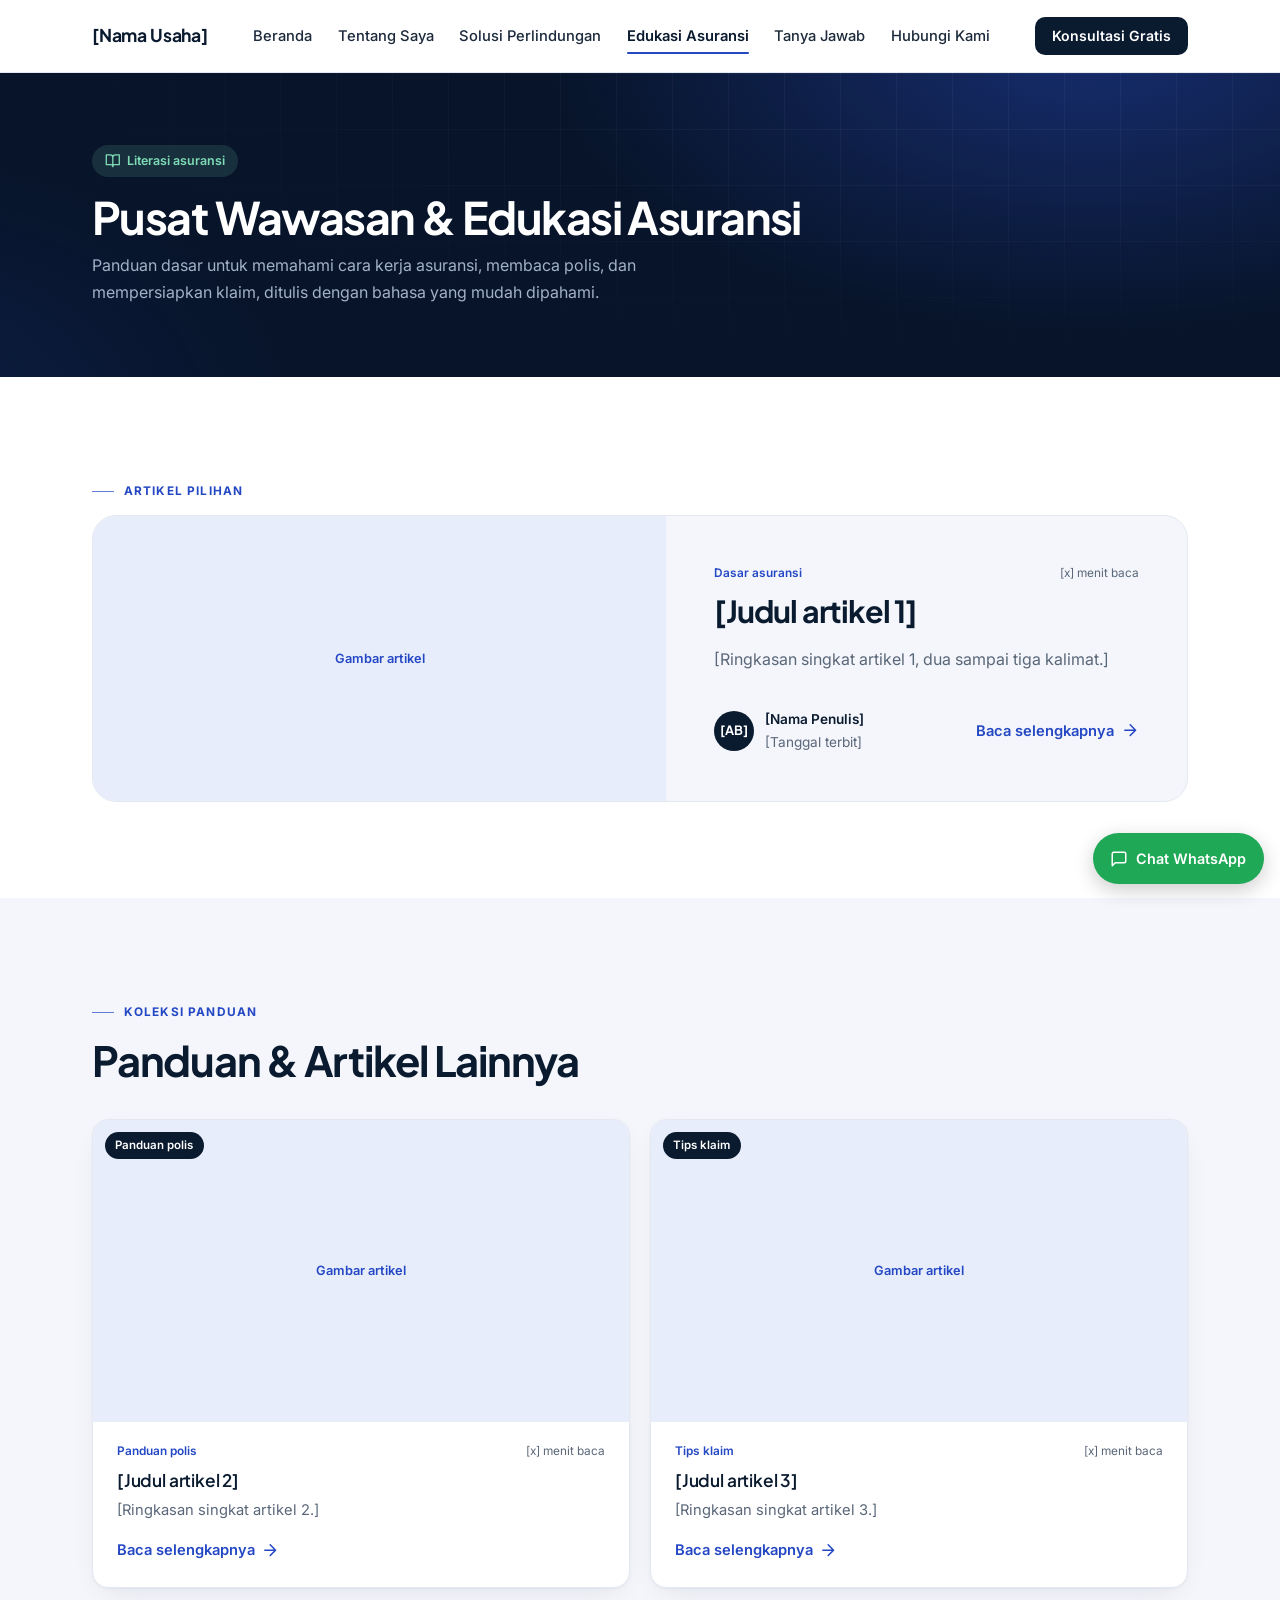
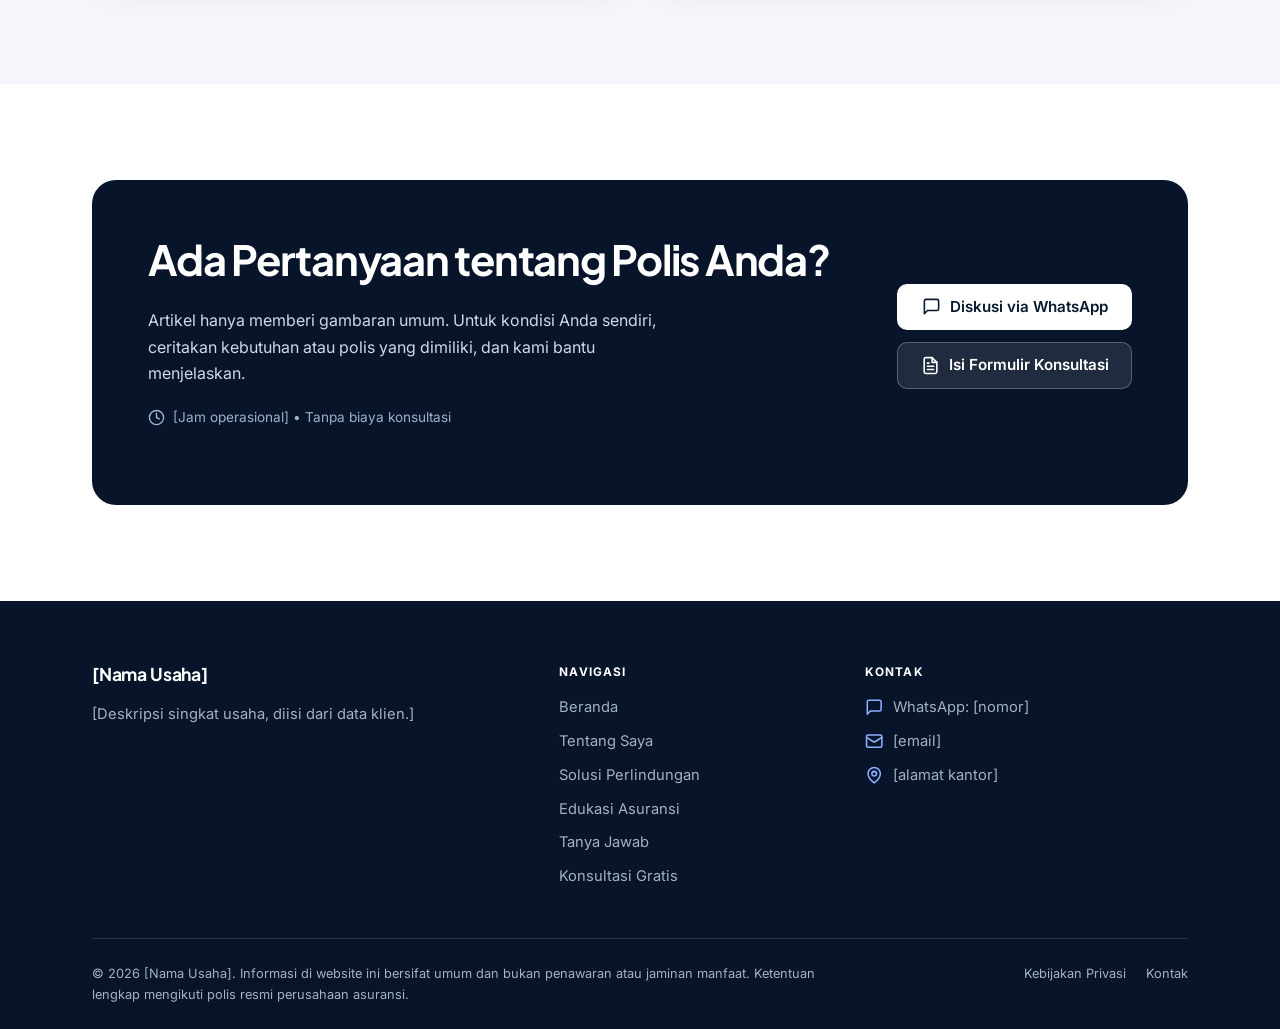
==== edukasi/index.html @ 9212b0f6 "Tambah folder assets dan edukasi, perbarui README Folder assets/ (CSS dan JavaScript) dan edukasi/ b" ====
<!doctype html>
<html lang="id">
<head>
  <meta charset="utf-8">
  <meta name="viewport" content="width=device-width, initial-scale=1">
  <title>Edukasi Asuransi | [Nama Usaha]</title>
  <meta name="description" content="Artikel dan panduan dasar asuransi dengan bahasa yang mudah dipahami: mengenal polis, masa tunggu, pengecualian, hingga persiapan klaim.">
  <meta property="og:type" content="website">
  <meta property="og:title" content="Edukasi Asuransi | [Nama Usaha]">
  <meta property="og:description" content="Artikel dan panduan dasar asuransi dengan bahasa yang mudah dipahami.">
  <meta name="theme-color" content="#0b1f2e">

  <link rel="preconnect" href="https://fonts.googleapis.com">
  <link rel="preconnect" href="https://fonts.gstatic.com" crossorigin>
  <link href="https://fonts.googleapis.com/css2?family=Inter:wght@400;500;600&family=Plus+Jakarta+Sans:wght@600;700&display=swap" rel="stylesheet">
  <link rel="stylesheet" href="../assets/css/base.css">
  <link rel="stylesheet" href="../assets/css/components.css">
  <link rel="stylesheet" href="../assets/css/pages.css">
</head>
<body>

<!-- Sprite ikon (dipakai lewat <use href="#i-nama">) -->
<svg width="0" height="0" style="position:absolute" aria-hidden="true" focusable="false">
  <symbol id="i-arrow" viewBox="0 0 24 24"><path d="M5 12h14M12 5l7 7-7 7"/></symbol>
  <symbol id="i-check" viewBox="0 0 24 24"><circle cx="12" cy="12" r="10"/><path d="m9 12 2 2 4-4"/></symbol>
  <symbol id="i-menu" viewBox="0 0 24 24"><path d="M4 6h16M4 12h16M4 18h16"/></symbol>
  <symbol id="i-close" viewBox="0 0 24 24"><path d="M18 6 6 18M6 6l12 12"/></symbol>
  <symbol id="i-chat" viewBox="0 0 24 24"><path d="M21 15a2 2 0 0 1-2 2H7l-4 4V5a2 2 0 0 1 2-2h14a2 2 0 0 1 2 2z"/></symbol>
  <symbol id="i-file" viewBox="0 0 24 24"><path d="M14 2H6a2 2 0 0 0-2 2v16a2 2 0 0 0 2 2h12a2 2 0 0 0 2-2V8z"/><path d="M14 2v6h6M16 13H8M16 17H8M10 9H8"/></symbol>
  <symbol id="i-book" viewBox="0 0 24 24"><path d="M2 3h6a4 4 0 0 1 4 4v14a3 3 0 0 0-3-3H2zM22 3h-6a4 4 0 0 0-4 4v14a3 3 0 0 1 3-3h7z"/></symbol>
  <symbol id="i-clock" viewBox="0 0 24 24"><circle cx="12" cy="12" r="10"/><path d="M12 6v6l4 2"/></symbol>
  <symbol id="i-mail" viewBox="0 0 24 24"><rect x="2" y="4" width="20" height="16" rx="2"/><path d="m22 7-8.97 5.7a1.94 1.94 0 0 1-2.06 0L2 7"/></symbol>
  <symbol id="i-pin" viewBox="0 0 24 24"><path d="M20 10c0 6-8 12-8 12S4 16 4 10a8 8 0 0 1 16 0Z"/><circle cx="12" cy="10" r="3"/></symbol>
</svg>

<a class="skip-link" href="#konten">Lompat ke konten</a>

<header class="site-header">
  <div class="container site-header__inner">
    <a class="brand" href="../index.html">[Nama Usaha]</a>

    <nav class="nav" id="site-nav" aria-label="Navigasi utama">
      <ul class="nav__list">
        <li><a class="nav__link" href="../index.html">Beranda</a></li>
        <li><a class="nav__link" href="../tentang.html">Tentang Saya</a></li>
        <li><a class="nav__link" href="../solusi.html">Solusi Perlindungan</a></li>
        <li><a class="nav__link" href="index.html" aria-current="page">Edukasi Asuransi</a></li>
        <li><a class="nav__link" href="../faq.html">Tanya Jawab</a></li>
        <li><a class="nav__link" href="../kontak.html">Hubungi Kami</a></li>
      </ul>
      <a class="btn btn--primary nav__cta" href="../konsultasi.html">Konsultasi Gratis</a>
    </nav>

    <div class="site-header__actions">
      <a class="btn btn--primary btn--sm site-header__cta" href="../konsultasi.html">Konsultasi Gratis</a>
      <button class="nav-toggle" type="button" aria-expanded="false" aria-controls="site-nav" aria-label="Buka menu">
        <svg class="icon icon-open" aria-hidden="true"><use href="#i-menu"/></svg>
        <svg class="icon icon-close" aria-hidden="true"><use href="#i-close"/></svg>
      </button>
    </div>
  </div>
</header>

<main id="konten">

  <!-- Hero -->
  <section class="edu-hero">
    <div class="container">
      <span class="badge">
        <svg class="icon" aria-hidden="true"><use href="#i-book"/></svg>
        Literasi asuransi
      </span>
      <h1>Pusat Wawasan &amp; Edukasi Asuransi</h1>
      <p>Panduan dasar untuk memahami cara kerja asuransi, membaca polis, dan mempersiapkan klaim, ditulis dengan bahasa yang mudah dipahami.</p>
    </div>
  </section>

  <!-- Artikel unggulan -->
  <section class="section" aria-labelledby="judul-unggulan">
    <div class="container">
      <span class="eyebrow">Artikel pilihan</span>
      <article class="featured">
        <div class="ph featured__img" role="img" aria-label="Gambar artikel">Gambar artikel</div>
        <div class="featured__body">
          <div class="article-card__meta"><span>Dasar asuransi</span><span>[x] menit baca</span></div>
          <h2 id="judul-unggulan"><a href="artikel-1.html">[Judul artikel 1]</a></h2>
          <p>[Ringkasan singkat artikel 1, dua sampai tiga kalimat.]</p>
          <div class="byline">
            <div class="byline__author">
              <span class="avatar" aria-hidden="true">[AB]</span>
              <span><strong>[Nama Penulis]</strong>[Tanggal terbit]</span>
            </div>
            <a class="link-arrow" href="artikel-1.html">Baca selengkapnya
              <svg class="icon" aria-hidden="true"><use href="#i-arrow"/></svg></a>
          </div>
        </div>
      </article>
    </div>
  </section>

  <!-- Daftar artikel -->
  <section class="section section--tint" aria-labelledby="judul-koleksi">
    <div class="container">
      <div class="section-head">
        <span class="eyebrow">Koleksi panduan</span>
        <h2 id="judul-koleksi">Panduan &amp; Artikel Lainnya</h2>
      </div>
      <div class="grid-3">
        <article class="card article-card">
          <div class="ph article-card__img" role="img" aria-label="Gambar artikel">
            <span class="article-card__chip">Panduan polis</span>
            Gambar artikel
          </div>
          <div class="article-card__body">
            <div class="article-card__meta"><span>Panduan polis</span><span>[x] menit baca</span></div>
            <h3><a href="artikel-2.html">[Judul artikel 2]</a></h3>
            <p>[Ringkasan singkat artikel 2.]</p>
            <a class="link-arrow" href="artikel-2.html">Baca selengkapnya
              <svg class="icon" aria-hidden="true"><use href="#i-arrow"/></svg></a>
          </div>
        </article>
        <article class="card article-card">
          <div class="ph article-card__img" role="img" aria-label="Gambar artikel">
            <span class="article-card__chip">Tips klaim</span>
            Gambar artikel
          </div>
          <div class="article-card__body">
            <div class="article-card__meta"><span>Tips klaim</span><span>[x] menit baca</span></div>
            <h3><a href="artikel-3.html">[Judul artikel 3]</a></h3>
            <p>[Ringkasan singkat artikel 3.]</p>
            <a class="link-arrow" href="artikel-3.html">Baca selengkapnya
              <svg class="icon" aria-hidden="true"><use href="#i-arrow"/></svg></a>
          </div>
        </article>
      </div>
    </div>
  </section>

  <!-- CTA -->
  <section class="section" aria-labelledby="judul-cta">
    <div class="container">
      <div class="cta-band">
        <div>
          <h2 id="judul-cta">Ada Pertanyaan tentang Polis Anda?</h2>
          <p>Artikel hanya memberi gambaran umum. Untuk kondisi Anda sendiri, ceritakan kebutuhan atau polis yang dimiliki, dan kami bantu menjelaskan.</p>
          <p class="cta-band__meta">
            <svg class="icon" aria-hidden="true"><use href="#i-clock"/></svg>
            [Jam operasional] &bull; Tanpa biaya konsultasi
          </p>
        </div>
        <div class="cta-band__actions" style="flex-direction:column">
          <a class="btn btn--light" data-wa href="https://wa.me/6281200000000">
            <svg class="icon" aria-hidden="true"><use href="#i-chat"/></svg>
            Diskusi via WhatsApp
          </a>
          <a class="btn btn--ghost-light" href="../konsultasi.html">
            <svg class="icon" aria-hidden="true"><use href="#i-file"/></svg>
            Isi Formulir Konsultasi
          </a>
        </div>
      </div>
    </div>
  </section>

</main>

<footer class="site-footer">
  <div class="container">
    <div class="site-footer__grid">
      <div>
        <p class="brand">[Nama Usaha]</p>
        <p>[Deskripsi singkat usaha, diisi dari data klien.]</p>
      </div>
      <nav aria-label="Navigasi footer">
        <h3>Navigasi</h3>
        <ul>
          <li><a href="../index.html">Beranda</a></li>
          <li><a href="../tentang.html">Tentang Saya</a></li>
          <li><a href="../solusi.html">Solusi Perlindungan</a></li>
          <li><a href="index.html">Edukasi Asuransi</a></li>
          <li><a href="../faq.html">Tanya Jawab</a></li>
          <li><a href="../konsultasi.html">Konsultasi Gratis</a></li>
        </ul>
      </nav>
      <div>
        <h3>Kontak</h3>
        <ul class="contact-list">
          <li><svg class="icon" aria-hidden="true"><use href="#i-chat"/></svg><a data-wa href="https://wa.me/6281200000000">WhatsApp: [nomor]</a></li>
          <li><svg class="icon" aria-hidden="true"><use href="#i-mail"/></svg><span>[email]</span></li>
          <li><svg class="icon" aria-hidden="true"><use href="#i-pin"/></svg><span>[alamat kantor]</span></li>
        </ul>
      </div>
    </div>
    <div class="site-footer__bottom">
      <p>&copy; <span data-year>2025</span> [Nama Usaha]. Informasi di website ini bersifat umum dan bukan penawaran atau jaminan manfaat. Ketentuan lengkap mengikuti polis resmi perusahaan asuransi.</p>
      <ul>
        <li><a href="../kebijakan-privasi.html">Kebijakan Privasi</a></li>
        <li><a href="../kontak.html">Kontak</a></li>
      </ul>
    </div>
  </div>
</footer>

<a class="wa-float" data-wa href="https://wa.me/6281200000000" aria-label="Chat WhatsApp">
  <svg class="icon" aria-hidden="true"><use href="#i-chat"/></svg><span>Chat WhatsApp</span>
</a>

<script src="../assets/js/main.js"></script>
</body>
</html>
---- assets/css/base.css ----
/* Fondasi: variabel desain, reset, tipografi, utilitas.
   Ganti warna/font brand cukup di blok :root. */

:root {
  --font-heading: "Plus Jakarta Sans", system-ui, -apple-system, "Segoe UI", sans-serif;
  --font-body: "Inter", system-ui, -apple-system, "Segoe UI", sans-serif;

  --color-ink: #0a1a2f;          /* teks utama + tombol utama */
  --color-text: #1c2a3c;
  --color-muted: #5a6779;
  --color-accent: #2447c4;       /* aksen biru */
  --color-accent-soft: #e8edfb;
  --color-tint: #f4f6fb;         /* latar section selang-seling */
  --color-surface: #ffffff;
  --color-border: #e3e8f1;
  --color-dark: #07142a;         /* hero, band CTA, footer */
  --color-success: #1f7a5a;
  --color-success-soft: #dff3ea;

  --radius-sm: 10px;
  --radius: 16px;
  --radius-lg: 24px;
  --shadow: 0 1px 2px rgba(10, 26, 47, 0.04), 0 10px 30px -12px rgba(10, 26, 47, 0.12);
  --shadow-lg: 0 2px 4px rgba(10, 26, 47, 0.04), 0 24px 48px -16px rgba(10, 26, 47, 0.22);
  --ease: cubic-bezier(0.2, 0.7, 0.2, 1);

  --container: 1160px;
  --gutter: clamp(1rem, 4vw, 2rem);
  --section-space: clamp(3.5rem, 8vw, 6rem);
}

/* Area gelap (hero, footer): warna diganti lewat variabel, sehingga komponen di dalamnya ikut menyesuaikan. */
.theme-dark,
.hero,
.edu-hero,
.about-hero,
.site-footer {
  --color-ink: #ffffff;
  --color-text: #dbe3ef;
  --color-muted: #a3b1c6;
  --color-accent: #8fb0ff;
  --color-accent-soft: rgba(143, 176, 255, 0.14);
  --color-tint: rgba(255, 255, 255, 0.06);
  --color-border: rgba(255, 255, 255, 0.12);
  --color-surface: rgba(255, 255, 255, 0.04);
  --color-success: #7fdcb6;
  --color-success-soft: rgba(127, 220, 182, 0.14);
  color: var(--color-text);
}

*,
*::before,
*::after { box-sizing: border-box; }

html { scroll-behavior: smooth; -webkit-text-size-adjust: 100%; }

body {
  margin: 0;
  font-family: var(--font-body);
  font-size: 1rem;
  line-height: 1.65;
  color: var(--color-text);
  background: var(--color-surface);
}

img, svg { max-width: 100%; display: block; }

h1, h2, h3, h4 {
  font-family: var(--font-heading);
  color: var(--color-ink);
  line-height: 1.12;
  letter-spacing: -0.02em;
  margin: 0 0 0.6em;
}
h1 { font-size: clamp(2.3rem, 5.4vw, 3.9rem); font-weight: 700; letter-spacing: -0.035em; line-height: 1.06; }
h2 { font-size: clamp(1.75rem, 3.6vw, 2.6rem); font-weight: 700; letter-spacing: -0.03em; }
h3 { font-size: 1.15rem; font-weight: 600; letter-spacing: -0.01em; }

p { margin: 0 0 1em; }
a { color: var(--color-accent); }
ul, ol { margin: 0; padding: 0; list-style: none; }

.container {
  width: 100%;
  max-width: var(--container);
  margin-inline: auto;
  padding-inline: var(--gutter);
}

.section { padding-block: var(--section-space); }
.section--tint { background: var(--color-tint); }

.icon {
  width: 1.25em;
  height: 1.25em;
  flex: none;
  fill: none;
  stroke: currentColor;
  stroke-width: 2;
  stroke-linecap: round;
  stroke-linejoin: round;
}

.skip-link {
  position: absolute;
  left: 1rem;
  top: -4rem;
  background: var(--color-ink);
  color: #fff;
  padding: 0.6rem 1rem;
  border-radius: var(--radius-sm);
  z-index: 100;
}
.skip-link:focus { top: 1rem; }

:focus-visible {
  outline: 3px solid var(--color-accent);
  outline-offset: 2px;
}

.visually-hidden {
  position: absolute;
  width: 1px;
  height: 1px;
  overflow: hidden;
  clip: rect(0 0 0 0);
  white-space: nowrap;
}

@media (prefers-reduced-motion: reduce) {
  html { scroll-behavior: auto; }
  *, *::before, *::after { transition: none !important; animation: none !important; }
}
---- assets/css/components.css ----
/* Komponen yang dipakai di semua halaman. */

/* ---------- Tombol ---------- */
.btn {
  display: inline-flex;
  align-items: center;
  justify-content: center;
  gap: 0.55rem;
  padding: 0.8rem 1.4rem;
  border-radius: var(--radius-sm);
  border: 1px solid transparent;
  font: 600 0.95rem/1.2 var(--font-body);
  text-decoration: none;
  cursor: pointer;
  transition: background-color 0.2s, color 0.2s, border-color 0.2s, transform 0.2s var(--ease), box-shadow 0.2s;
}
.btn:hover { transform: translateY(-1px); }
.btn:active { transform: translateY(0); }
.btn--primary { background: var(--color-ink); color: #fff; }
.btn--primary:hover { background: var(--color-accent); box-shadow: 0 10px 24px -10px rgba(36, 71, 196, 0.6); }
.btn--secondary { background: var(--color-accent-soft); color: var(--color-accent); }
.btn--secondary:hover { background: #d9e2fb; }
.icon-arrow { transition: transform 0.2s var(--ease); }
.btn:hover .icon-arrow,
.link-arrow:hover .icon-arrow { transform: translateX(4px); }

/* Tombol di area gelap */
.hero .btn--primary,
.edu-hero .btn--primary,
.about-hero .btn--primary { background: #fff; color: #0a1a2f; }
.hero .btn--primary:hover,
.edu-hero .btn--primary:hover,
.about-hero .btn--primary:hover { background: #dfe7ff; box-shadow: 0 10px 30px -10px rgba(143, 176, 255, 0.5); }
.hero .btn--secondary,
.edu-hero .btn--secondary,
.about-hero .btn--secondary { background: rgba(255, 255, 255, 0.06); color: #fff; border-color: rgba(255, 255, 255, 0.2); }
.hero .btn--secondary:hover,
.edu-hero .btn--secondary:hover,
.about-hero .btn--secondary:hover { background: rgba(255, 255, 255, 0.12); }
.btn--light { background: #fff; color: var(--color-ink); }
.btn--light:hover { background: var(--color-accent-soft); }
.btn--sm { padding: 0.6rem 1rem; font-size: 0.88rem; }

.link-arrow {
  display: inline-flex;
  align-items: center;
  gap: 0.4rem;
  font-weight: 600;
  font-size: 0.92rem;
  color: var(--color-accent);
  text-decoration: none;
}
.link-arrow:hover { text-decoration: underline; }

/* ---------- Badge & eyebrow ---------- */
.badge {
  display: inline-flex;
  align-items: center;
  gap: 0.4rem;
  padding: 0.35rem 0.8rem;
  border-radius: 999px;
  background: var(--color-success-soft);
  color: var(--color-success);
  font-size: 0.78rem;
  font-weight: 600;
}
.eyebrow {
  display: inline-flex;
  align-items: center;
  gap: 0.6rem;
  margin-bottom: 0.9rem;
  font-size: 0.74rem;
  font-weight: 700;
  letter-spacing: 0.1em;
  text-transform: uppercase;
  color: var(--color-accent);
}
.eyebrow::before { content: ""; width: 22px; height: 1.5px; background: currentColor; opacity: 0.7; }
.tag {
  display: inline-block;
  padding: 0.25rem 0.6rem;
  border-radius: 6px;
  background: var(--color-accent-soft);
  color: var(--color-accent);
  font-size: 0.72rem;
  font-weight: 600;
}

/* ---------- Header ---------- */
.site-header {
  position: sticky;
  top: 0;
  z-index: 50;
  background: rgba(255, 255, 255, 0.96);
  border-bottom: 1px solid var(--color-border);
  transition: background-color 0.3s, box-shadow 0.3s;
}
.site-header.is-scrolled {
  background: rgba(255, 255, 255, 0.82);
  -webkit-backdrop-filter: saturate(180%) blur(14px);
  backdrop-filter: saturate(180%) blur(14px);
  box-shadow: 0 8px 30px -12px rgba(10, 26, 47, 0.18);
}
.site-header__inner {
  display: flex;
  align-items: center;
  justify-content: space-between;
  gap: 1rem;
  min-height: 72px;
}
.brand {
  font: 700 1.1rem/1.1 var(--font-heading);
  color: var(--color-ink);
  text-decoration: none;
  letter-spacing: -0.01em;
}
.nav { display: none; }
.nav__list { display: flex; align-items: center; gap: 1.6rem; }
.nav__link {
  font-size: 0.92rem;
  font-weight: 500;
  color: var(--color-text);
  text-decoration: none;
  padding-block: 0.4rem;
  position: relative;
  transition: color 0.2s;
}
.nav__link::after {
  content: "";
  position: absolute;
  left: 0;
  right: 0;
  bottom: -2px;
  height: 2px;
  border-radius: 2px;
  background: var(--color-accent);
  transform: scaleX(0);
  transform-origin: left;
  transition: transform 0.3s var(--ease);
}
.nav__link:hover { color: var(--color-accent); }
.nav__link:hover::after,
.nav__link[aria-current="page"]::after { transform: scaleX(1); }
.nav__link[aria-current="page"] { color: var(--color-ink); font-weight: 600; }

.site-header__actions { display: flex; align-items: center; gap: 0.6rem; }
.site-header__cta { display: none; }

.nav-toggle {
  display: inline-flex;
  align-items: center;
  justify-content: center;
  width: 44px;
  height: 44px;
  border: 1px solid var(--color-border);
  border-radius: var(--radius-sm);
  background: #fff;
  color: var(--color-ink);
  cursor: pointer;
}
.nav-toggle .icon-close { display: none; }
.nav-toggle[aria-expanded="true"] .icon-open { display: none; }
.nav-toggle[aria-expanded="true"] .icon-close { display: block; }

/* Menu mobile terbuka */
.nav.is-open {
  display: block;
  position: absolute;
  top: 100%;
  left: 0;
  right: 0;
  background: #fff;
  border-bottom: 1px solid var(--color-border);
  padding: 0.75rem var(--gutter) 1.25rem;
}
.nav.is-open .nav__list { flex-direction: column; align-items: stretch; gap: 0; }
.nav.is-open { animation: menu-in 0.3s var(--ease); box-shadow: 0 20px 40px -20px rgba(10, 26, 47, 0.25); }
.nav.is-open .nav__link { display: block; padding: 0.85rem 0; border-bottom: 1px solid var(--color-border); }
.nav.is-open .nav__link::after { display: none; }
@keyframes menu-in { from { opacity: 0; transform: translateY(-8px); } to { opacity: 1; transform: none; } }
.nav.is-open .nav__cta { display: flex; margin-top: 1rem; }

.nav__cta { display: none; }

@media (min-width: 960px) {
  .nav { display: block; }
  .nav-toggle { display: none; }
  .site-header__cta { display: inline-flex; }
}

/* ---------- Heading section ---------- */
.section-head { margin-bottom: 2.25rem; max-width: 40rem; }
.section-head p { color: var(--color-muted); margin: 0; }
.section-head--center { margin-inline: auto; text-align: center; }
.section-head--row {
  max-width: none;
  display: flex;
  flex-wrap: wrap;
  align-items: flex-end;
  justify-content: space-between;
  gap: 1rem;
}
.section-head--row > div { max-width: 40rem; }

/* ---------- Card ---------- */
.card {
  background: var(--color-surface);
  border: 1px solid var(--color-border);
  border-radius: var(--radius);
  padding: 1.6rem;
  box-shadow: var(--shadow);
  transition: transform 0.35s var(--ease), box-shadow 0.35s var(--ease), border-color 0.35s;
}
.card__icon {
  display: grid;
  place-items: center;
  width: 46px;
  height: 46px;
  margin-bottom: 1.1rem;
  border-radius: 12px;
  background: var(--color-accent-soft);
  color: var(--color-accent);
  transition: background-color 0.3s, color 0.3s;
}
/* Kartu dalam grid terangkat saat disorot */
.grid-4 .card:hover,
.grid-3 .card:hover,
.feature-grid .card:hover,
.list-stack .card:hover {
  transform: translateY(-4px);
  border-color: rgba(36, 71, 196, 0.28);
  box-shadow: var(--shadow-lg);
}
.grid-4 .card:hover .card__icon,
.grid-3 .card:hover .card__icon,
.feature-grid .card:hover .card__icon,
.list-stack .card:hover .card__icon { background: var(--color-accent); color: #fff; }
.card h3 { margin-bottom: 0.5rem; }
.card p { color: var(--color-muted); font-size: 0.92rem; margin-bottom: 1rem; }

/* ---------- Placeholder foto (diganti foto asli dari klien) ----------
   Foto asli: taruh <img> di dalam kotak ini; gambar otomatis memenuhi kotak dan dipotong rapi. */
.ph > img {
  position: absolute;
  inset: 0;
  width: 100%;
  height: 100%;
  object-fit: cover;
  object-position: 50% 30%; /* fokus agak ke atas agar wajah tidak terpotong */
}
.ph {
  position: relative;
  overflow: hidden;
  display: grid;
  place-items: center;
  text-align: center;
  padding: 1rem;
  background: var(--color-accent-soft);
  color: var(--color-accent);
  font-size: 0.8rem;
  font-weight: 600;
}

/* ---------- Accordion ---------- */
.accordion { display: grid; gap: 0.75rem; max-width: 760px; margin-inline: auto; }
.accordion__item {
  background: var(--color-surface);
  border: 1px solid var(--color-border);
  border-radius: var(--radius);
  overflow: hidden;
  transition: border-color 0.25s, box-shadow 0.25s;
}
.accordion__item:hover { border-color: rgba(36, 71, 196, 0.25); }
.accordion__item:has([aria-expanded="true"]) { border-color: rgba(36, 71, 196, 0.35); box-shadow: var(--shadow); }
.accordion__trigger {
  display: flex;
  align-items: center;
  justify-content: space-between;
  gap: 1rem;
  width: 100%;
  padding: 1.1rem 1.25rem;
  background: none;
  border: 0;
  text-align: left;
  font: 600 1rem/1.4 var(--font-heading);
  color: var(--color-ink);
  cursor: pointer;
}
.accordion__trigger .icon { transition: transform 0.2s; color: var(--color-muted); }
.accordion__trigger[aria-expanded="true"] .icon { transform: rotate(180deg); }
.accordion__panel { padding: 0 1.25rem 1.2rem; color: var(--color-muted); font-size: 0.95rem; }
.accordion__panel p:last-child { margin-bottom: 0; }

/* ---------- Formulir ---------- */
.form { display: grid; gap: 1.1rem; }
.form__row { display: grid; gap: 1.1rem; }
@media (min-width: 600px) {
  .form__row { grid-template-columns: 1fr 1fr; }
}
.field label {
  display: block;
  margin-bottom: 0.4rem;
  font-size: 0.78rem;
  font-weight: 600;
  letter-spacing: 0.04em;
  text-transform: uppercase;
  color: var(--color-ink);
}
.field .optional { font-weight: 400; text-transform: none; letter-spacing: 0; color: var(--color-muted); }
.field input,
.field select,
.field textarea {
  width: 100%;
  padding: 0.8rem 0.95rem;
  border: 1px solid var(--color-border);
  border-radius: var(--radius-sm);
  background: var(--color-tint);
  font: 400 1rem/1.4 var(--font-body);
  color: var(--color-text);
}
.field textarea { min-height: 120px; resize: vertical; }
.field input:focus,
.field select:focus,
.field textarea:focus { outline: none; border-color: var(--color-accent); background: #fff; box-shadow: 0 0 0 3px var(--color-accent-soft); }
.field [aria-invalid="true"] { border-color: #c0392b; background: #fdf3f2; }
.field__error { margin: 0.35rem 0 0; font-size: 0.82rem; color: #b42318; }
.field__hint { margin: 0.35rem 0 0; font-size: 0.8rem; color: var(--color-muted); }
.form .btn { width: 100%; padding-block: 0.95rem; }
.form__note { display: flex; gap: 0.5rem; margin: 0; font-size: 0.8rem; color: var(--color-muted); }
.form__note .icon { color: var(--color-success); margin-top: 0.1em; }
.form-status {
  padding: 1rem 1.1rem;
  border-radius: var(--radius-sm);
  background: var(--color-success-soft);
  color: #14523c;
  font-size: 0.9rem;
}
.form-status p { margin-bottom: 0.4rem; }
.form-status a { color: #14523c; font-weight: 600; }

/* ---------- Teks panjang (kebijakan, artikel) ---------- */
.prose { max-width: 720px; margin-inline: auto; font-size: 1.02rem; line-height: 1.75; }
.prose h2 { font-size: 1.4rem; margin-top: 2.25rem; }
.prose h3 { font-size: 1.1rem; margin-top: 1.5rem; }
.prose p, .prose li { color: var(--color-text); }
.prose ul, .prose ol { padding-left: 1.4rem; margin: 0 0 1.1em; }
.prose ul { list-style: disc; }
.prose ol { list-style: decimal; }
.prose li { margin-bottom: 0.4rem; }
.prose li::marker { color: var(--color-accent); }
.prose .prose__meta { font-size: 0.88rem; color: var(--color-muted); }
.prose .prose__box {
  padding: 1.1rem 1.3rem;
  border-left: 4px solid var(--color-accent);
  border-radius: var(--radius-sm);
  background: var(--color-tint);
}
.prose .prose__box p:last-child { margin-bottom: 0; }

/* ---------- Band CTA ---------- */
.cta-band {
  display: grid;
  gap: 1.75rem;
  align-items: center;
  padding: clamp(1.75rem, 5vw, 3.5rem);
  border-radius: var(--radius-lg);
  background: var(--color-dark);
  color: #cfd8e6;
}
.cta-band h2 { color: #fff; }
.cta-band p { margin-bottom: 1.25rem; max-width: 34rem; }
.cta-band__meta { display: flex; align-items: center; gap: 0.5rem; font-size: 0.85rem; color: #9fb0c7; margin: 0; }
@media (min-width: 820px) {
  .cta-band { grid-template-columns: 1fr auto; }
}

/* ---------- Footer ---------- */
.site-footer {
  background: var(--color-dark);
  padding-top: 4rem;
  font-size: 0.92rem;
}
.site-footer__grid { display: grid; gap: 2.25rem; }
.site-footer h3 {
  font: 700 0.74rem/1.2 var(--font-body);
  letter-spacing: 0.1em;
  text-transform: uppercase;
  color: var(--color-ink);
  margin-bottom: 1rem;
}
.site-footer p { color: var(--color-muted); }
.site-footer .brand { color: var(--color-ink); }
.site-footer li { margin-bottom: 0.6rem; }
.site-footer li a { color: var(--color-muted); text-decoration: none; }
.site-footer li a:hover { color: var(--color-accent); text-decoration: underline; }
.contact-list li { display: flex; gap: 0.6rem; align-items: flex-start; color: var(--color-muted); }
.contact-list .icon { margin-top: 0.2em; color: var(--color-accent); }
.site-footer__bottom {
  margin-top: 2.5rem;
  padding-block: 1.5rem;
  border-top: 1px solid var(--color-border);
  display: flex;
  flex-wrap: wrap;
  gap: 1rem 2rem;
  justify-content: space-between;
  font-size: 0.8rem;
  color: var(--color-muted);
}
.site-footer__bottom p { margin: 0; max-width: 46rem; }
.site-footer__bottom ul { display: flex; gap: 1.25rem; }
.site-footer__bottom li { margin: 0; }
@media (min-width: 820px) {
  .site-footer__grid { grid-template-columns: 1.6fr 1fr 1.2fr; }
}

/* ---------- Tombol WhatsApp mengambang ---------- */
.wa-float {
  position: fixed;
  right: 1rem;
  bottom: calc(1rem + env(safe-area-inset-bottom, 0px));
  z-index: 40;
  display: inline-flex;
  align-items: center;
  gap: 0.5rem;
  padding: 0.85rem 1.1rem;
  border-radius: 999px;
  background: #1fa855;
  color: #fff;
  font-weight: 600;
  font-size: 0.9rem;
  text-decoration: none;
  box-shadow: 0 6px 20px rgba(0, 0, 0, 0.2);
}
.wa-float:hover { background: #178a45; }
@media (max-width: 480px) {
  .wa-float span { display: none; }
  .wa-float { padding: 0.95rem; }
}
.wa-float { animation: rise 0.6s var(--ease) 1.2s both; transition: transform 0.25s var(--ease), background-color 0.2s; }
.wa-float:hover { transform: translateY(-2px) scale(1.03); }

/* ---------- Animasi ----------
   Semua animasi otomatis mati bila pengguna mengaktifkan "kurangi gerakan" (lihat base.css). */
@keyframes rise { from { opacity: 0; transform: translateY(22px); } to { opacity: 1; transform: none; } }
@keyframes fade-scale { from { opacity: 0; transform: scale(0.97); } to { opacity: 1; transform: none; } }

/* Hero: isi tampil bertahap saat halaman dibuka */
.hero__grid > div:first-child > *,
.about-hero__grid > div:first-child > *,
.edu-hero .container > * { animation: rise 0.9s var(--ease) both; }
.hero__grid > div:first-child > :nth-child(2),
.about-hero__grid > div:first-child > :nth-child(2),
.edu-hero .container > :nth-child(2) { animation-delay: 0.1s; }
.hero__grid > div:first-child > :nth-child(3),
.about-hero__grid > div:first-child > :nth-child(3),
.edu-hero .container > :nth-child(3) { animation-delay: 0.2s; }
.hero__grid > div:first-child > :nth-child(4),
.about-hero__grid > div:first-child > :nth-child(4) { animation-delay: 0.3s; }
.hero__grid > div:first-child > :nth-child(n+5),
.about-hero__grid > div:first-child > :nth-child(n+5) { animation-delay: 0.4s; }
.hero__media { animation: fade-scale 1.1s var(--ease) 0.25s both; }
.hero__chip { animation: rise 0.8s var(--ease) 0.8s both; }

/* Konten di bawah layar: muncul saat di-scroll (kelas dipasang oleh main.js) */
.reveal {
  opacity: 0;
  transform: translateY(28px);
  transition: opacity 0.8s var(--ease), transform 0.8s var(--ease);
  transition-delay: var(--reveal-delay, 0ms);
}
.reveal.is-visible { opacity: 1; transform: none; }
---- assets/css/pages.css ----
/* Gaya khusus halaman. Bagian Beranda di bawah. */

/* ---------- Hero ---------- */
.hero { padding-block: clamp(2.5rem, 6vw, 5rem); background: var(--color-tint); }
.hero__grid { display: grid; gap: 2.5rem; align-items: center; }
.hero h1 { margin-block: 1.1rem 1.1rem; }
.hero__lead { font-size: 1.05rem; color: var(--color-muted); max-width: 34rem; margin-bottom: 1.75rem; }
.hero__actions { display: flex; flex-wrap: wrap; gap: 0.75rem; margin-bottom: 1.5rem; }
.hero__notes { display: flex; flex-wrap: wrap; align-items: center; gap: 0.4rem 1rem; font-size: 0.82rem; color: var(--color-muted); }
.hero__notes .icon { color: var(--color-success); }
.hero__notes > span:only-of-type { flex: 1 1 0; min-width: 0; } /* teks panjang tetap di samping ikon */
.hero__media { position: relative; }
.hero__photo {
  aspect-ratio: 4 / 3;
  border-radius: var(--radius-lg);
  box-shadow: var(--shadow);
}
.hero__chip {
  position: absolute;
  left: 1rem;
  bottom: -1.25rem;
  display: flex;
  align-items: center;
  gap: 0.75rem;
  padding: 0.8rem 1.1rem;
  background: #fff;
  border: 1px solid var(--color-border);
  border-radius: var(--radius);
  box-shadow: var(--shadow);
}
.hero__chip strong { display: block; font: 700 0.95rem/1.2 var(--font-heading); color: var(--color-ink); }
.hero__chip small { color: var(--color-muted); font-size: 0.75rem; }
.hero__chip .card__icon { margin: 0; }
@media (min-width: 900px) {
  .hero__grid { grid-template-columns: 1.1fr 0.9fr; gap: 4rem; }
}

/* ---------- Grid kartu ---------- */
.grid-4 { display: grid; gap: 1.25rem; grid-template-columns: repeat(auto-fit, minmax(235px, 1fr)); }
.grid-3 { display: grid; gap: 1.25rem; grid-template-columns: repeat(auto-fit, minmax(270px, 1fr)); }

/* ---------- Profil konsultan ---------- */
.profile {
  display: grid;
  overflow: hidden;
  background: var(--color-surface);
  border: 1px solid var(--color-border);
  border-radius: var(--radius-lg);
  box-shadow: var(--shadow);
}
.profile__photo { min-height: 320px; border-radius: 0; }
.profile__body { padding: clamp(1.5rem, 4vw, 3rem); }
.profile__role { color: var(--color-muted); font-weight: 500; margin-top: -0.3rem; }
.profile__body p { color: var(--color-muted); }
.profile__actions { margin-top: 1.5rem; }
@media (min-width: 820px) {
  .profile { grid-template-columns: 0.8fr 1.2fr; }
  .profile__photo { min-height: 100%; }
}

/* ---------- Langkah ---------- */
.step { position: relative; }
.step__num {
  display: block;
  margin-bottom: 0.6rem;
  font: 700 2.4rem/1 var(--font-heading);
  color: var(--color-accent-soft);
  -webkit-text-stroke: 1px var(--color-accent);
}
.steps__cta { margin-top: 2rem; text-align: center; }

/* ---------- Artikel ---------- */
.article-card { padding: 0; overflow: hidden; display: flex; flex-direction: column; }
.article-card__img { aspect-ratio: 16 / 9; border-radius: 0; }
.article-card__body { padding: 1.25rem 1.5rem 1.5rem; display: flex; flex-direction: column; flex: 1; }
.article-card__meta { display: flex; justify-content: space-between; gap: 1rem; font-size: 0.74rem; color: var(--color-muted); margin-bottom: 0.6rem; }
.article-card__meta span:first-child { color: var(--color-accent); font-weight: 600; }
.article-card h3 { font-size: 1.08rem; }
.article-card h3 a { color: inherit; text-decoration: none; }
.article-card h3 a:hover { color: var(--color-accent); }
.article-card p { flex: 1; }

/* ---------- FAQ ---------- */
.faq__more { margin-top: 1.75rem; text-align: center; }

/* ---------- Tentang Saya ---------- */
.about-hero { padding-block: clamp(2.5rem, 6vw, 4.5rem); }
.about-hero__grid { display: grid; gap: 2.5rem; align-items: center; }
.about-hero__name { display: flex; margin-block: 1.25rem 0.6rem; }
.about-hero h1 { margin-bottom: 1rem; }
.about-hero__lead { font-size: 1.05rem; color: var(--color-muted); max-width: 36rem; margin-bottom: 1.75rem; }
.about-hero__photo { aspect-ratio: 4 / 5; border-radius: var(--radius-lg); box-shadow: var(--shadow); }
@media (min-width: 900px) {
  .about-hero__grid { grid-template-columns: 1.15fr 0.85fr; gap: 4rem; }
}

.stat-row { display: grid; gap: 0.75rem; grid-template-columns: repeat(auto-fit, minmax(170px, 1fr)); }
.stat {
  padding: 1rem 1.1rem;
  border-radius: var(--radius);
  background: var(--color-tint);
}
.stat__label {
  display: flex;
  align-items: center;
  gap: 0.4rem;
  margin-bottom: 0.35rem;
  font-size: 0.7rem;
  font-weight: 700;
  letter-spacing: 0.08em;
  text-transform: uppercase;
  color: var(--color-success);
}
.stat strong { display: block; font: 700 1.15rem/1.2 var(--font-heading); color: var(--color-ink); }
.stat small { color: var(--color-muted); font-size: 0.78rem; }

.story { display: grid; gap: 2rem; align-items: start; }
.story__text p { color: var(--color-muted); }
@media (min-width: 900px) {
  .story { grid-template-columns: 1.4fr 1fr; gap: 3rem; }
}
.quote {
  margin: 1.75rem 0 0;
  padding: 1.5rem 1.75rem;
  background: var(--color-surface);
  border: 1px solid var(--color-border);
  border-left: 4px solid var(--color-accent);
  border-radius: var(--radius);
  box-shadow: var(--shadow);
}
.quote p { font: 600 1.15rem/1.45 var(--font-heading); font-style: italic; color: var(--color-ink); margin-bottom: 0.75rem; }
.quote cite { font-size: 0.8rem; font-style: normal; color: var(--color-muted); }

.timeline { display: grid; gap: 1.4rem; margin-top: 1.25rem; }
.timeline li { display: grid; grid-template-columns: 2.25rem 1fr; gap: 0.9rem; }
.timeline__num {
  display: grid;
  place-items: center;
  width: 2.25rem;
  height: 2.25rem;
  border-radius: 50%;
  background: var(--color-accent-soft);
  color: var(--color-accent);
  font: 700 0.78rem/1 var(--font-heading);
}
.timeline h3 { font-size: 0.98rem; margin-bottom: 0.25rem; }
.timeline p { margin: 0; font-size: 0.88rem; color: var(--color-muted); }

.method__out { margin: 0; font-size: 0.82rem; }

.ethics { display: grid; gap: 2rem; align-items: center; padding: clamp(1.5rem, 4vw, 3rem); background: var(--color-surface); border: 1px solid var(--color-border); border-left: 5px solid var(--color-accent); border-radius: var(--radius-lg); }
.ethics__list { display: grid; gap: 1rem; margin-top: 1.25rem; }
.ethics__list li { display: grid; grid-template-columns: 1.4rem 1fr; gap: 0.75rem; color: var(--color-muted); font-size: 0.95rem; }
.ethics__list .icon { color: var(--color-accent); margin-top: 0.2em; }
.ethics__list strong { color: var(--color-ink); }
.ethics__card { text-align: center; padding: 1.75rem 1.5rem; background: var(--color-tint); border-radius: var(--radius); }
.ethics__card .card__icon { margin-inline: auto; }
.ethics__card p { margin-bottom: 0.4rem; }
@media (min-width: 900px) {
  .ethics { grid-template-columns: 1.6fr 1fr; gap: 3rem; }
}

.cta-band--center { display: block; text-align: center; }
.cta-band--center p { margin-inline: auto; }
.cta-band__actions { display: flex; flex-wrap: wrap; justify-content: center; gap: 0.75rem; margin-block: 0.5rem 1.25rem; }
.cta-band--center .cta-band__meta { justify-content: center; }
.btn--ghost-light { background: rgba(255, 255, 255, 0.1); color: #fff; border-color: rgba(255, 255, 255, 0.25); }
.btn--ghost-light:hover { background: rgba(255, 255, 255, 0.18); }

/* ---------- Solusi Perlindungan ---------- */
.cat-nav {
  position: sticky;
  top: 72px;
  z-index: 30;
  background: #fff;
  border-bottom: 1px solid var(--color-border);
}
.cat-nav ul {
  display: flex;
  gap: 0.5rem;
  overflow-x: auto;
  padding-block: 0.6rem;
  scrollbar-width: none;
}
.cat-nav a {
  display: inline-flex;
  align-items: center;
  gap: 0.45rem;
  white-space: nowrap;
  padding: 0.5rem 0.9rem;
  border-radius: 999px;
  font-size: 0.88rem;
  font-weight: 500;
  color: var(--color-text);
  text-decoration: none;
}
.cat-nav a:hover { background: var(--color-tint); color: var(--color-accent); }
@media (min-width: 960px) {
  .cat-nav ul { justify-content: space-between; }
}

.sol { display: grid; gap: 2rem; align-items: start; scroll-margin-top: 140px; }
.sol__intro p { color: var(--color-muted); }
.sol__img { aspect-ratio: 4 / 3; border-radius: var(--radius); margin-top: 1.5rem; }
@media (min-width: 900px) {
  .sol { grid-template-columns: 0.9fr 1.4fr; gap: 3rem; }
  .sol--rev { grid-template-columns: 1.4fr 0.9fr; }
  .sol--rev .sol__intro { order: 2; }
}

.feature-grid { display: grid; gap: 1rem; grid-template-columns: repeat(auto-fit, minmax(220px, 1fr)); }
.feature-grid .card { padding: 1.25rem; }
.feature-grid .card__icon { width: 38px; height: 38px; margin-bottom: 0.8rem; }
.feature-grid .card p { margin-bottom: 0; }

.callout {
  margin-top: 1rem;
  padding: 1.25rem 1.4rem;
  border-radius: var(--radius);
  background: var(--color-accent-soft);
  font-size: 0.9rem;
}
.callout h3 { display: flex; align-items: center; gap: 0.5rem; font-size: 0.85rem; letter-spacing: 0.04em; text-transform: uppercase; margin-bottom: 0.8rem; }
.callout ul { display: grid; gap: 0.7rem; }
.callout li { display: grid; grid-template-columns: 1.2rem 1fr; gap: 0.6rem; color: var(--color-text); }
.callout li .icon { color: var(--color-accent); margin-top: 0.2em; }
.callout__note { margin: 0.9rem 0 0; font-size: 0.8rem; color: var(--color-muted); }

.compare { display: grid; gap: 1rem; grid-template-columns: repeat(auto-fit, minmax(220px, 1fr)); margin-top: 1rem; }
.compare__item { padding: 1.25rem; border-radius: var(--radius); background: var(--color-tint); }
.compare__item h4 { font-size: 1rem; margin-bottom: 0.4rem; }
.compare__item p { margin: 0 0 0.6rem; font-size: 0.88rem; color: var(--color-muted); }
.compare__item p:last-child { margin: 0; }
.compare__label { font-size: 0.72rem; font-weight: 700; letter-spacing: 0.08em; text-transform: uppercase; color: var(--color-accent); }

.list-stack { display: grid; gap: 0.75rem; margin-top: 1.5rem; }
.list-stack .card { display: grid; grid-template-columns: auto 1fr; gap: 0.9rem; padding: 1.1rem 1.25rem; }
.list-stack .card__icon { margin: 0; width: 38px; height: 38px; }
.list-stack h3 { font-size: 1rem; margin-bottom: 0.2rem; }
.list-stack p { margin: 0; }

.pyramid-wrap { display: grid; gap: 2.5rem; align-items: center; }
.pyramid { display: grid; gap: 0.4rem; justify-items: center; }
.pyramid__layer {
  padding: 0.9rem 1rem;
  text-align: center;
  color: #fff;
  border-radius: 6px;
}
.pyramid__layer small { display: block; font-size: 0.7rem; letter-spacing: 0.08em; text-transform: uppercase; opacity: 0.8; }
.pyramid__layer strong { font: 700 1rem/1.3 var(--font-heading); }
.pyramid__layer:nth-child(1) { width: 46%; background: #16384f; }
.pyramid__layer:nth-child(2) { width: 64%; background: #1d4a8a; }
.pyramid__layer:nth-child(3) { width: 82%; background: var(--color-accent); }
.pyramid__layer:nth-child(4) { width: 100%; background: var(--color-ink); }
@media (min-width: 900px) {
  .pyramid-wrap { grid-template-columns: 1fr 1.1fr; gap: 3.5rem; }
}

/* ---------- Edukasi: daftar artikel ---------- */
.edu-hero { padding-block: clamp(2.5rem, 6vw, 4rem); background: var(--color-tint); }
.edu-hero h1 { font-size: clamp(1.9rem, 4.5vw, 2.8rem); margin-block: 1rem 0.75rem; }
.edu-hero p { color: var(--color-muted); max-width: 38rem; margin: 0; }

.featured {
  display: grid;
  overflow: hidden;
  border: 1px solid var(--color-border);
  border-radius: var(--radius-lg);
  background: var(--color-tint);
}
.featured__img { min-height: 260px; border-radius: 0; }
.featured__body { padding: clamp(1.5rem, 4vw, 3rem); display: flex; flex-direction: column; justify-content: center; }
.featured__body h2 { font-size: clamp(1.4rem, 3vw, 1.9rem); }
.featured__body h2 a { color: inherit; text-decoration: none; }
.featured__body h2 a:hover { color: var(--color-accent); }
.featured__body > p { color: var(--color-muted); }
@media (min-width: 900px) {
  .featured { grid-template-columns: 1.1fr 1fr; }
  .featured__img { min-height: 100%; }
}

.byline { display: flex; align-items: center; justify-content: space-between; flex-wrap: wrap; gap: 1rem; margin-top: 1.25rem; }
.byline__author { display: flex; align-items: center; gap: 0.7rem; font-size: 0.85rem; color: var(--color-muted); }
.byline__author strong { display: block; color: var(--color-ink); font-weight: 600; }
.avatar {
  display: grid;
  place-items: center;
  width: 40px;
  height: 40px;
  border-radius: 50%;
  background: var(--color-ink);
  color: #fff;
  font: 700 0.8rem/1 var(--font-heading);
}

.article-card__img { position: relative; }
/* ---------- Tanya Jawab ---------- */
.faq-jump { display: flex; flex-wrap: wrap; gap: 0.5rem; padding-bottom: 1.5rem; margin-bottom: 2.5rem; border-bottom: 1px solid var(--color-border); }
.faq-jump a {
  padding: 0.5rem 1rem;
  border: 1px solid var(--color-border);
  border-radius: var(--radius-sm);
  background: #fff;
  font-size: 0.88rem;
  font-weight: 500;
  color: var(--color-text);
  text-decoration: none;
}
.faq-jump a:hover { border-color: var(--color-accent); color: var(--color-accent); }

.faq-layout { display: grid; gap: 2.5rem; align-items: start; }
.faq-layout .accordion { max-width: none; margin: 0; }
.faq-group { scroll-margin-top: 96px; }
.faq-group + .faq-group { margin-top: 2.5rem; }
.faq-group__title {
  display: flex;
  align-items: center;
  gap: 0.6rem;
  font-size: 1.2rem;
  padding-bottom: 0.75rem;
  margin-bottom: 1rem;
  border-bottom: 1px solid var(--color-border);
}
.faq-group__title::before { content: ""; width: 8px; height: 8px; border-radius: 50%; background: var(--color-accent); }
.faq-aside .ethics__list { margin-top: 1rem; padding-top: 1rem; border-top: 1px solid var(--color-border); }
.faq-aside .ethics__list li { font-size: 0.88rem; }
@media (min-width: 900px) {
  .faq-layout { grid-template-columns: 0.75fr 1.6fr; gap: 3rem; }
  .faq-aside { position: sticky; top: 96px; }
}

/* ---------- Kontak ---------- */
.contact-grid { display: grid; gap: 1.5rem; align-items: start; }
@media (min-width: 900px) {
  .contact-grid { grid-template-columns: 1fr 1fr; }
}
.contact-grid > .card { padding: clamp(1.5rem, 4vw, 2.25rem); }
.channel-list { display: grid; gap: 0.75rem; margin-top: 1.25rem; }
.channel {
  display: grid;
  grid-template-columns: auto 1fr;
  gap: 0.9rem;
  padding: 1rem 1.1rem;
  border-radius: var(--radius);
  background: var(--color-tint);
  font-size: 0.92rem;
}
.channel .card__icon { margin: 0; width: 40px; height: 40px; background: #fff; }
.channel h3 { font-size: 0.95rem; margin-bottom: 0.2rem; }
.channel p { margin: 0; color: var(--color-muted); }
.hours { width: 100%; border-collapse: collapse; font-size: 0.88rem; color: var(--color-muted); }
.hours th { text-align: left; font-weight: 400; padding: 0.15rem 0; }
.hours td { text-align: right; font-weight: 600; color: var(--color-ink); }
.socials { display: flex; flex-wrap: wrap; align-items: center; gap: 0.5rem; margin-top: 1.25rem; font-size: 0.85rem; color: var(--color-muted); }
.socials span:first-child { font-size: 0.72rem; font-weight: 700; letter-spacing: 0.08em; text-transform: uppercase; }
.socials .tag { font-size: 0.82rem; }

.claim-band {
  display: grid;
  gap: 1rem;
  align-items: center;
  margin-top: 2rem;
  padding: 1.5rem 1.75rem;
  border-radius: var(--radius);
  background: var(--color-dark);
  color: #cfd8e6;
}
.claim-band h2 { font-size: 1.2rem; color: #fff; margin-bottom: 0.3rem; }
.claim-band p { margin: 0; font-size: 0.9rem; }
@media (min-width: 820px) {
  .claim-band { grid-template-columns: 1fr auto; }
}

/* ---------- Hero gelap (semua halaman) ---------- */
.hero,
.edu-hero,
.about-hero {
  position: relative;
  isolation: isolate;
  overflow: hidden;
  background:
    radial-gradient(900px 480px at 85% -10%, rgba(56, 98, 255, 0.32), transparent 60%),
    radial-gradient(700px 420px at -10% 110%, rgba(56, 98, 255, 0.12), transparent 60%),
    var(--color-dark);
}
/* Pola grid halus sebagai tekstur */
.hero::before,
.edu-hero::before,
.about-hero::before {
  content: "";
  position: absolute;
  inset: 0;
  z-index: -1;
  background-image:
    linear-gradient(rgba(255, 255, 255, 0.045) 1px, transparent 1px),
    linear-gradient(90deg, rgba(255, 255, 255, 0.045) 1px, transparent 1px);
  background-size: 56px 56px;
  -webkit-mask-image: radial-gradient(ellipse at 75% 0%, #000 15%, transparent 70%);
  mask-image: radial-gradient(ellipse at 75% 0%, #000 15%, transparent 70%);
}
.hero { padding-block: clamp(3rem, 7vw, 6rem); }
.edu-hero { padding-block: clamp(3rem, 6vw, 4.5rem); }
.about-hero { padding-block: clamp(3rem, 7vw, 5.5rem); }
.hero .ph,
.about-hero .ph { border: 1px solid var(--color-border); box-shadow: 0 30px 60px -20px rgba(0, 0, 0, 0.5); }
/* Kartu putih di atas hero memakai warna terang lagi */
.hero__chip {
  --color-ink: #0a1a2f;
  --color-muted: #5a6779;
  --color-accent: #2447c4;
  --color-accent-soft: #e8edfb;
  --color-border: #e3e8f1;
}

/* ---------- Mobile: kartu kecil 2 kolom agar mirip versi laptop ---------- */
@media (max-width: 599px) {
  .grid-4,
  .feature-grid { grid-template-columns: 1fr 1fr; gap: 0.75rem; }
  .grid-4 .card,
  .feature-grid .card { padding: 1rem; }
  .grid-4 .card__icon,
  .feature-grid .card__icon { width: 36px; height: 36px; margin-bottom: 0.75rem; }
  .grid-4 .card h3,
  .feature-grid .card h3 { font-size: 0.98rem; }
  .grid-4 .card p,
  .feature-grid .card p { font-size: 0.84rem; line-height: 1.55; }
  .grid-4 .tag { font-size: 0.68rem; }

  .hero__photo { aspect-ratio: 16 / 10; }
  .about-hero__photo { aspect-ratio: 4 / 3; }
  .sol__img { aspect-ratio: 16 / 9; }
  .profile__photo { min-height: 220px; }
}

/* ---------- Konsultasi Gratis ---------- */
.consult-grid { display: grid; gap: 2rem; align-items: start; }
.consult-grid > .card { padding: clamp(1.5rem, 4vw, 2.25rem); }
@media (min-width: 900px) {
  .consult-grid { grid-template-columns: 1fr 1.1fr; gap: 3rem; }
}
.consult-steps { display: grid; gap: 1.25rem; margin-block: 1.5rem 2rem; }
.consult-steps li { display: grid; grid-template-columns: 2.25rem 1fr; gap: 0.9rem; }
.consult-steps h3 { font-size: 1rem; margin-bottom: 0.2rem; }
.consult-steps p { margin: 0; font-size: 0.92rem; color: var(--color-muted); }
.consult-alt { padding: 1.25rem 1.4rem; border-radius: var(--radius); background: var(--color-accent-soft); }
.consult-alt p { margin-bottom: 0.9rem; font-size: 0.92rem; }

.article-card__chip {
  position: absolute;
  z-index: 1;
  top: 0.75rem;
  left: 0.75rem;
  padding: 0.25rem 0.65rem;
  border-radius: 999px;
  background: var(--color-ink);
  color: #fff;
  font-size: 0.72rem;
  font-weight: 600;
}
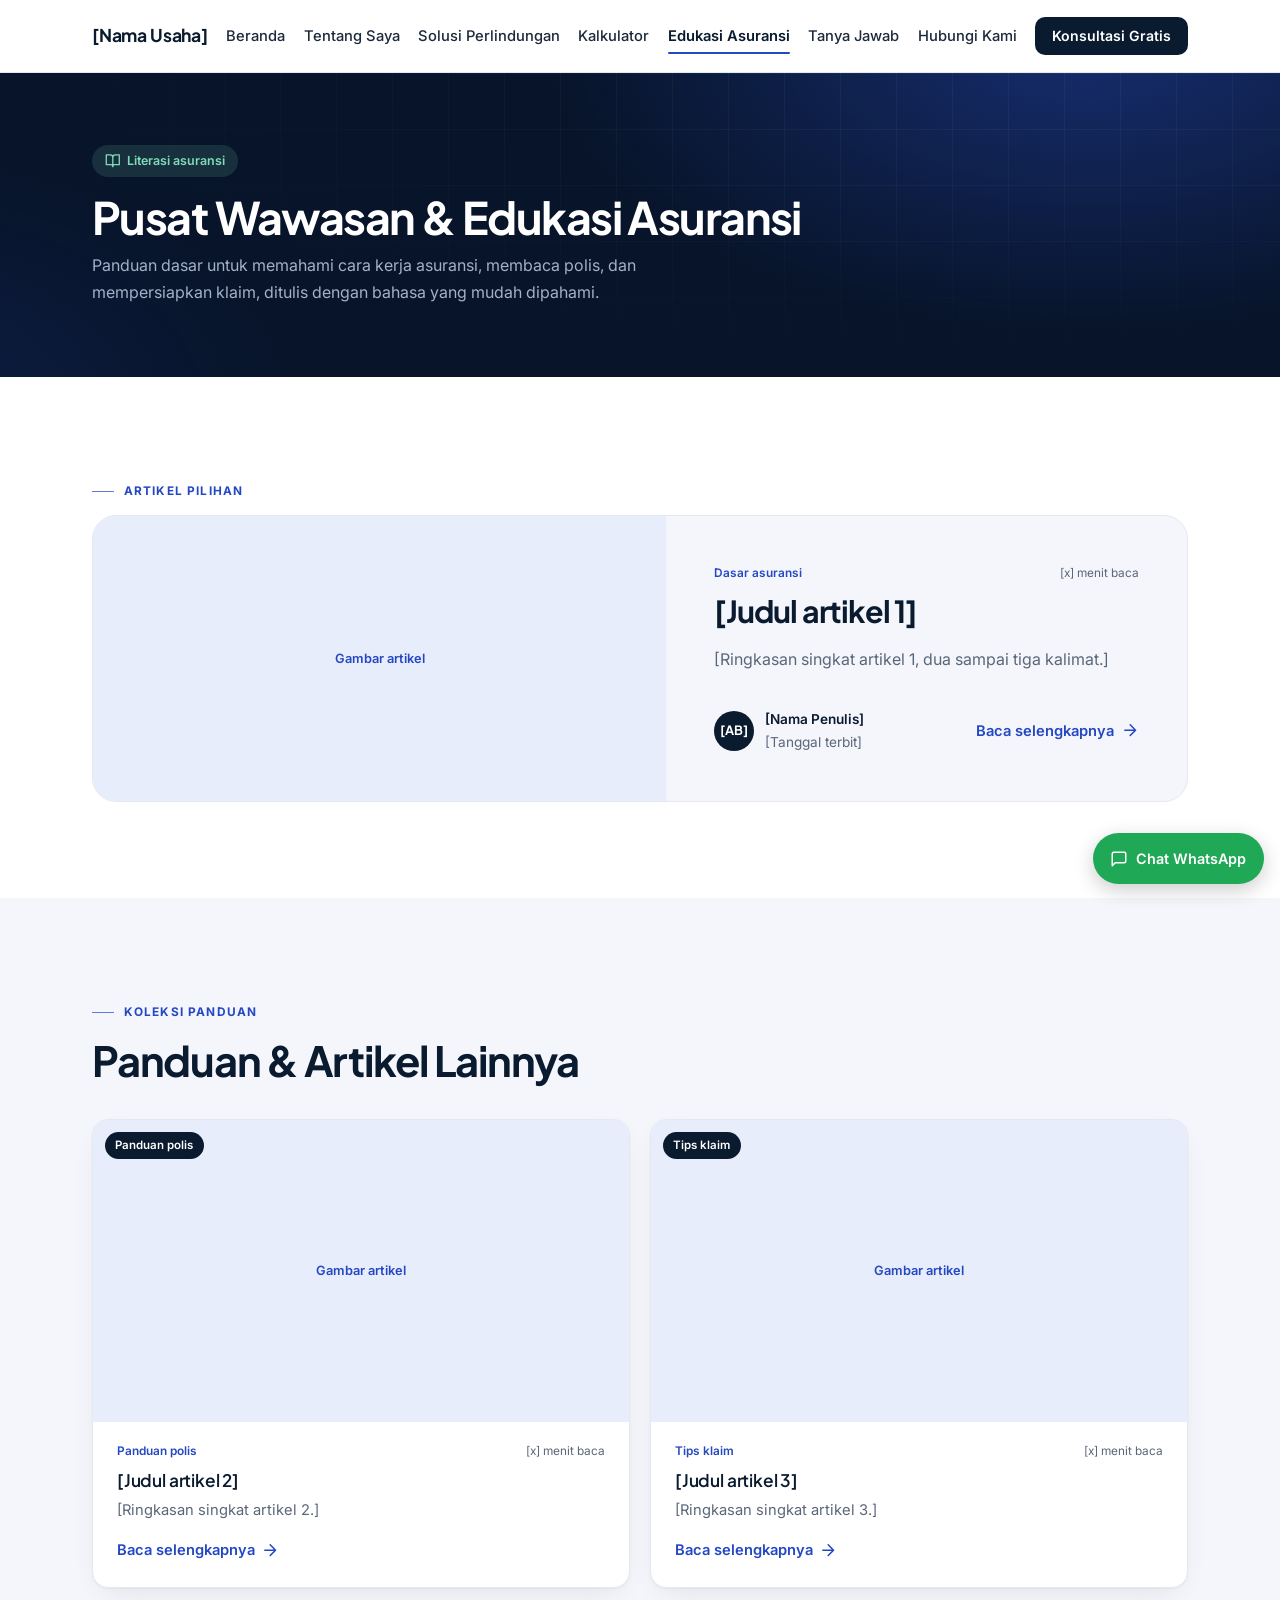
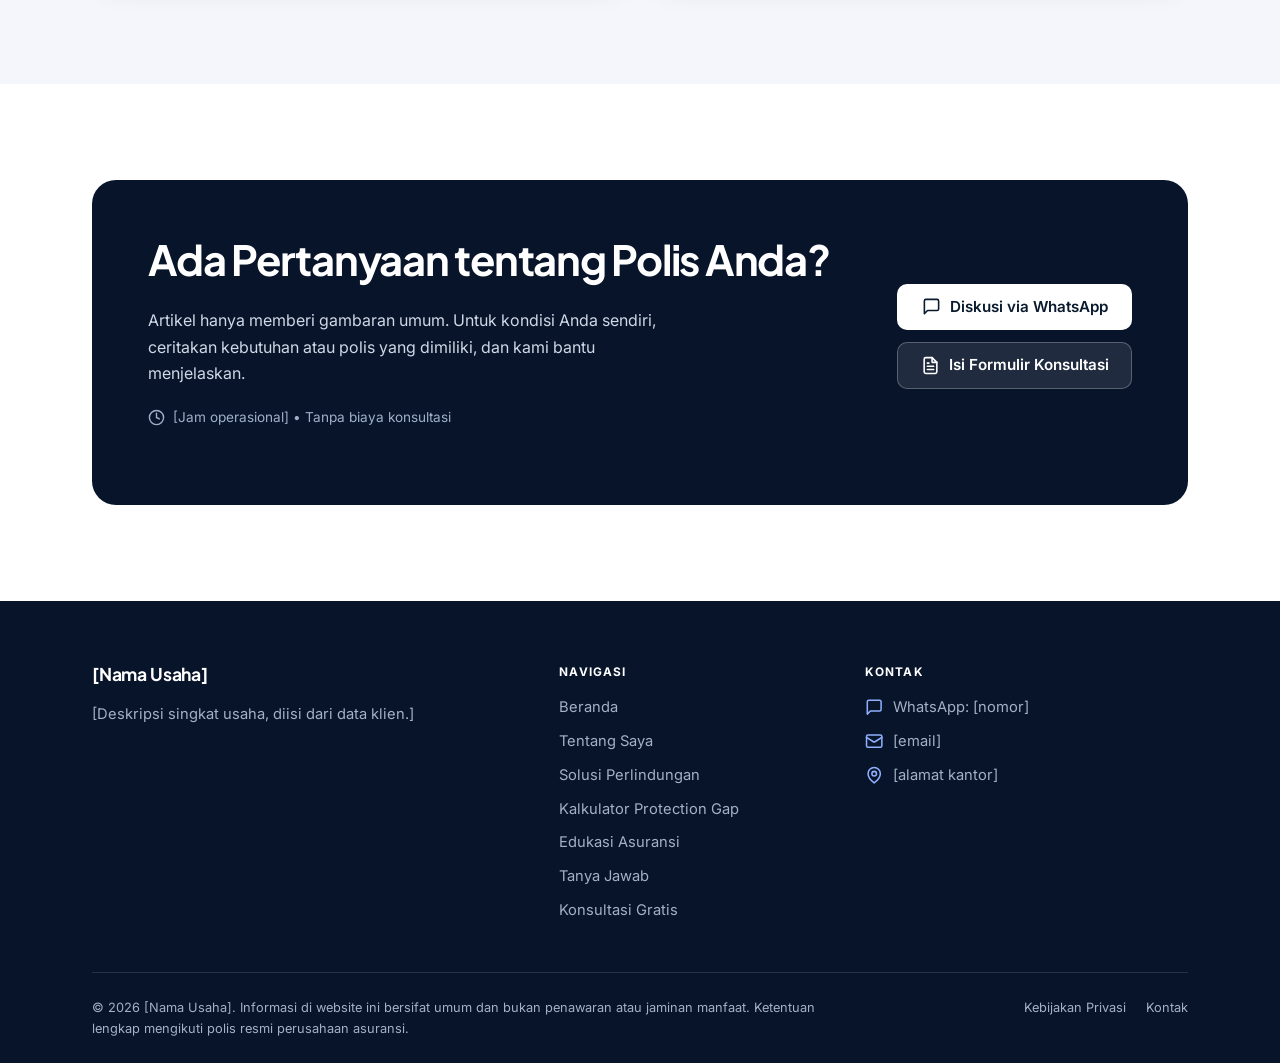
==== commit a6c04b5c: "Tambah halaman Kalkulator Protection Gap Kalkulator jiwa + penyakit kritis mengikuti contoh klien: i" ====
--- a/edukasi/index.html
+++ b/edukasi/index.html
@@ -44,6 +44,7 @@
         <li><a class="nav__link" href="../index.html">Beranda</a></li>
         <li><a class="nav__link" href="../tentang.html">Tentang Saya</a></li>
         <li><a class="nav__link" href="../solusi.html">Solusi Perlindungan</a></li>
+        <li><a class="nav__link" href="../kalkulator.html">Kalkulator</a></li>
         <li><a class="nav__link" href="index.html" aria-current="page">Edukasi Asuransi</a></li>
         <li><a class="nav__link" href="../faq.html">Tanya Jawab</a></li>
         <li><a class="nav__link" href="../kontak.html">Hubungi Kami</a></li>
@@ -177,6 +178,7 @@
           <li><a href="../index.html">Beranda</a></li>
           <li><a href="../tentang.html">Tentang Saya</a></li>
           <li><a href="../solusi.html">Solusi Perlindungan</a></li>
+          <li><a href="../kalkulator.html">Kalkulator Protection Gap</a></li>
           <li><a href="index.html">Edukasi Asuransi</a></li>
           <li><a href="../faq.html">Tanya Jawab</a></li>
           <li><a href="../konsultasi.html">Konsultasi Gratis</a></li>
--- a/assets/css/components.css
+++ b/assets/css/components.css
@@ -109,14 +109,16 @@
   min-height: 72px;
 }
 .brand {
+  white-space: nowrap;
   font: 700 1.1rem/1.1 var(--font-heading);
   color: var(--color-ink);
   text-decoration: none;
   letter-spacing: -0.01em;
 }
 .nav { display: none; }
-.nav__list { display: flex; align-items: center; gap: 1.6rem; }
+.nav__list { display: flex; align-items: center; gap: 1.15rem; }
 .nav__link {
+  white-space: nowrap;
   font-size: 0.92rem;
   font-weight: 500;
   color: var(--color-text);
@@ -182,10 +184,11 @@
 
 .nav__cta { display: none; }
 
-@media (min-width: 960px) {
+/* Menu lengkap butuh ±1100 px; di layar lebih sempit dipakai menu hamburger. */
+@media (min-width: 1200px) {
   .nav { display: block; }
   .nav-toggle { display: none; }
-  .site-header__cta { display: inline-flex; }
+  .site-header__cta { display: inline-flex; white-space: nowrap; }
 }
 
 /* ---------- Heading section ---------- */
--- a/assets/css/pages.css
+++ b/assets/css/pages.css
@@ -413,19 +413,32 @@
   --color-border: #e3e8f1;
 }
 
-/* ---------- Mobile: kartu kecil 2 kolom agar mirip versi laptop ---------- */
+/* ---------- Mobile: kartu berjajar ke samping, digeser (swipe) ---------- */
 @media (max-width: 599px) {
   .grid-4,
-  .feature-grid { grid-template-columns: 1fr 1fr; gap: 0.75rem; }
-  .grid-4 .card,
-  .feature-grid .card { padding: 1rem; }
-  .grid-4 .card__icon,
-  .feature-grid .card__icon { width: 36px; height: 36px; margin-bottom: 0.75rem; }
-  .grid-4 .card h3,
-  .feature-grid .card h3 { font-size: 0.98rem; }
-  .grid-4 .card p,
-  .feature-grid .card p { font-size: 0.84rem; line-height: 1.55; }
-  .grid-4 .tag { font-size: 0.68rem; }
+  .grid-3,
+  .feature-grid {
+    grid-template-columns: none;
+    grid-auto-flow: column;
+    grid-auto-columns: 80%; /* kartu berikutnya terlihat sebagian sebagai petunjuk geser */
+    gap: 0.75rem;
+    overflow-x: auto;
+    overflow-y: hidden;
+    overscroll-behavior-x: contain;
+    scroll-snap-type: x mandatory;
+    scroll-padding-inline: var(--gutter);
+    scrollbar-width: none;
+    /* Melebar sampai tepi layar; padding atas-bawah memberi ruang untuk bayangan kartu */
+    margin: -0.5rem calc(-1 * var(--gutter)) -1.5rem;
+    padding: 0.5rem var(--gutter) 1.5rem;
+  }
+  .grid-4::-webkit-scrollbar,
+  .grid-3::-webkit-scrollbar,
+  .feature-grid::-webkit-scrollbar { display: none; }
+  .grid-4 > *,
+  .grid-3 > *,
+  .feature-grid > * { scroll-snap-align: start; }
+  .sol > * { min-width: 0; } /* slider di dalam kolom tidak ikut melebarkan halaman */
 
   .hero__photo { aspect-ratio: 16 / 10; }
   .about-hero__photo { aspect-ratio: 4 / 3; }
@@ -458,3 +471,76 @@
   font-size: 0.72rem;
   font-weight: 600;
 }
+
+/* ---------- Kalkulator Protection Gap ---------- */
+.calc { display: grid; gap: 1.5rem; align-items: start; }
+@media (min-width: 900px) {
+  .calc { grid-template-columns: 1.25fr 1fr; gap: 2rem; }
+  .calc__result { position: sticky; top: 96px; }
+}
+/* Selektor teks diawali .calc__form / .calc__result agar tidak tertimpa aturan umum ".card p" */
+.calc__form { padding: clamp(1.5rem, 4vw, 2.25rem); }
+.calc__title { font-size: 1.3rem; margin-bottom: 0.4rem; }
+.calc__form .calc__disclaimer { margin-bottom: 1.5rem; font-size: 0.85rem; }
+.calc__fields { display: grid; gap: 1.1rem; }
+/* Satuan di dalam kotak isian: "Rp" di kiri, "tahun" di kanan */
+.field__money,
+.field__unit { position: relative; }
+.field__money > span,
+.field__unit > span { position: absolute; top: 50%; transform: translateY(-50%); font-size: 0.95rem; color: var(--color-muted); pointer-events: none; }
+.field__money > span { left: 0.95rem; }
+.field__unit > span { right: 0.95rem; }
+.field__money input { padding-left: 2.6rem; }
+.field__unit input { padding-right: 3.6rem; }
+
+.calc__more { margin-top: 1.5rem; border-block: 1px solid var(--color-border); }
+.calc__more summary { display: flex; align-items: center; justify-content: space-between; gap: 1rem; padding: 1rem 0; list-style: none; cursor: pointer; font: 600 1rem/1.3 var(--font-heading); color: var(--color-ink); }
+.calc__more summary::-webkit-details-marker { display: none; }
+.calc__more summary .icon { color: var(--color-muted); transition: transform 0.2s; }
+.calc__more[open] summary .icon { transform: rotate(180deg); }
+.calc__more .optional { font: 400 0.85rem/1 var(--font-body); color: var(--color-muted); }
+.calc__form .calc__more-intro { margin: -0.25rem 0 1.1rem; font-size: 0.85rem; }
+.calc__more .calc__fields { padding-bottom: 1.5rem; }
+.calc__form .form__note { margin: 1.25rem 0 0; font-size: 0.8rem; }
+
+.calc__result { padding: clamp(1.5rem, 4vw, 2rem); }
+.calc__result .calc__title { margin-bottom: 1.25rem; }
+.calc__empty { padding-bottom: 0.5rem; text-align: center; }
+.calc__empty .card__icon { margin-inline: auto; }
+.calc__result .calc__empty p { margin: 0; font-size: 0.92rem; }
+.calc__block:not([hidden]) + .calc__block { margin-top: 1.5rem; padding-top: 1.5rem; border-top: 1px solid var(--color-border); }
+.calc__result .calc__label { display: flex; align-items: center; gap: 0.5rem; margin-bottom: 0.75rem; font-size: 0.74rem; font-weight: 700; letter-spacing: 0.08em; text-transform: uppercase; color: var(--color-muted); }
+.calc__label .icon { color: var(--color-accent); }
+.calc__rows { display: grid; gap: 0.4rem; margin: 0; font-size: 0.9rem; }
+.calc__rows div { display: flex; justify-content: space-between; gap: 1rem; }
+.calc__rows dt { color: var(--color-muted); }
+.calc__rows dd { margin: 0; font-weight: 600; color: var(--color-ink); text-align: right; white-space: nowrap; }
+.calc__result .calc__sub { margin: 1rem 0 0.15rem; padding-top: 0.75rem; border-top: 1px dashed var(--color-border); font-size: 0.85rem; color: var(--color-muted); }
+.calc__result .calc__value { margin-bottom: 0.75rem; font: 700 clamp(1.6rem, 6vw, 2.1rem)/1.15 var(--font-heading); letter-spacing: -0.02em; color: var(--color-ink); overflow-wrap: anywhere; }
+.calc__result .calc__caption { margin: 0.6rem 0 0; font-size: 0.88rem; color: var(--color-muted); }
+.calc__result .calc__note { margin: 1.5rem 0 1rem; font-size: 0.8rem; color: var(--color-muted); }
+.calc__result .btn { width: 100%; }
+
+/* Meter: bagian yang sudah terlindungi; jalur kosong memakai biru muda yang sama */
+.meter { height: 8px; overflow: hidden; border-radius: 999px; background: var(--color-accent-soft); }
+.meter__fill { height: 100%; border-radius: inherit; background: var(--color-accent); transition: width 0.6s var(--ease); }
+.is-covered .meter { background: var(--color-success-soft); }
+.is-covered .meter__fill { background: var(--color-success); }
+.calc__result .is-covered .calc__caption { color: var(--color-success); font-weight: 600; }
+
+/* Ajakan ke kalkulator (Beranda, Solusi) */
+.calc-promo {
+  display: grid;
+  gap: 1rem 1.5rem;
+  align-items: center;
+  margin-top: 2rem;
+  padding: 1.5rem 1.75rem;
+  border-radius: var(--radius);
+  background: var(--color-accent-soft);
+}
+.calc-promo .card__icon { margin: 0; background: #fff; }
+.calc-promo h3 { margin-bottom: 0.25rem; }
+.calc-promo p { margin: 0; font-size: 0.92rem; color: var(--color-muted); }
+@media (min-width: 820px) {
+  .calc-promo { grid-template-columns: auto 1fr auto; }
+}
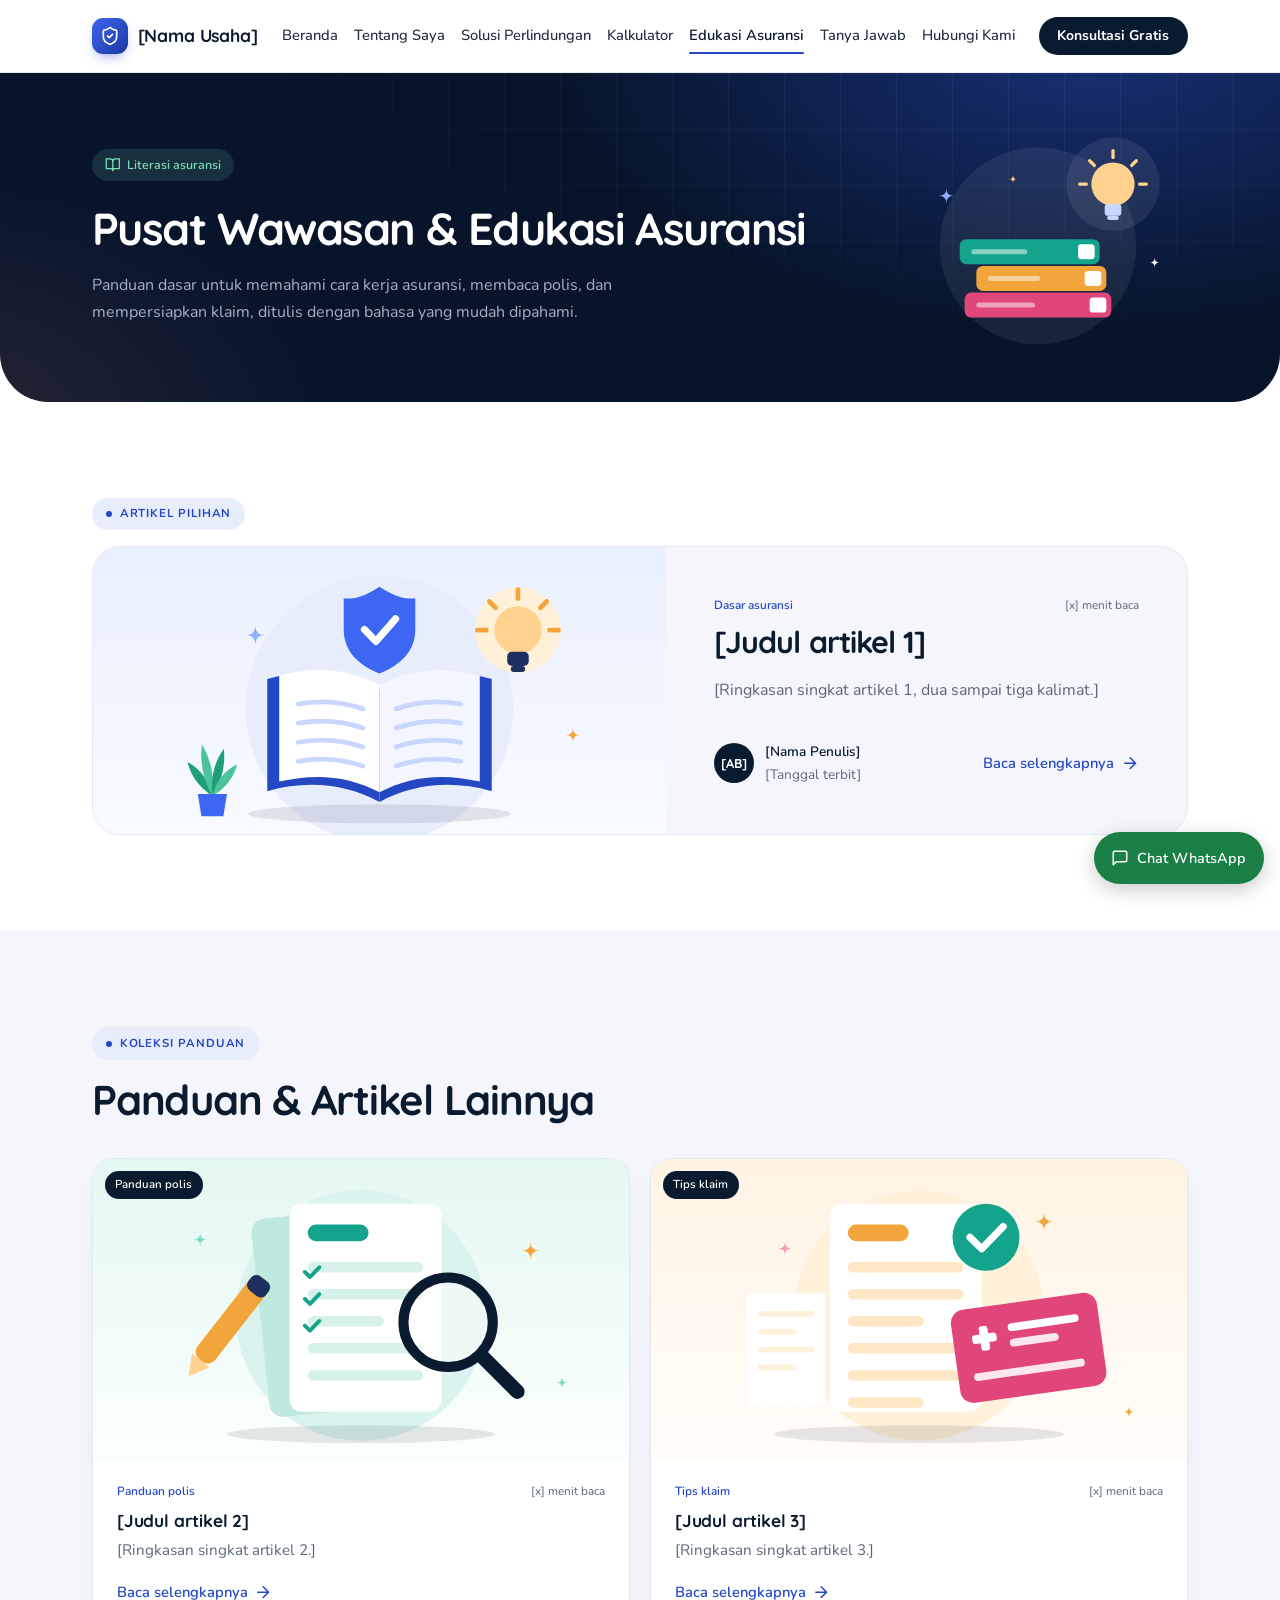
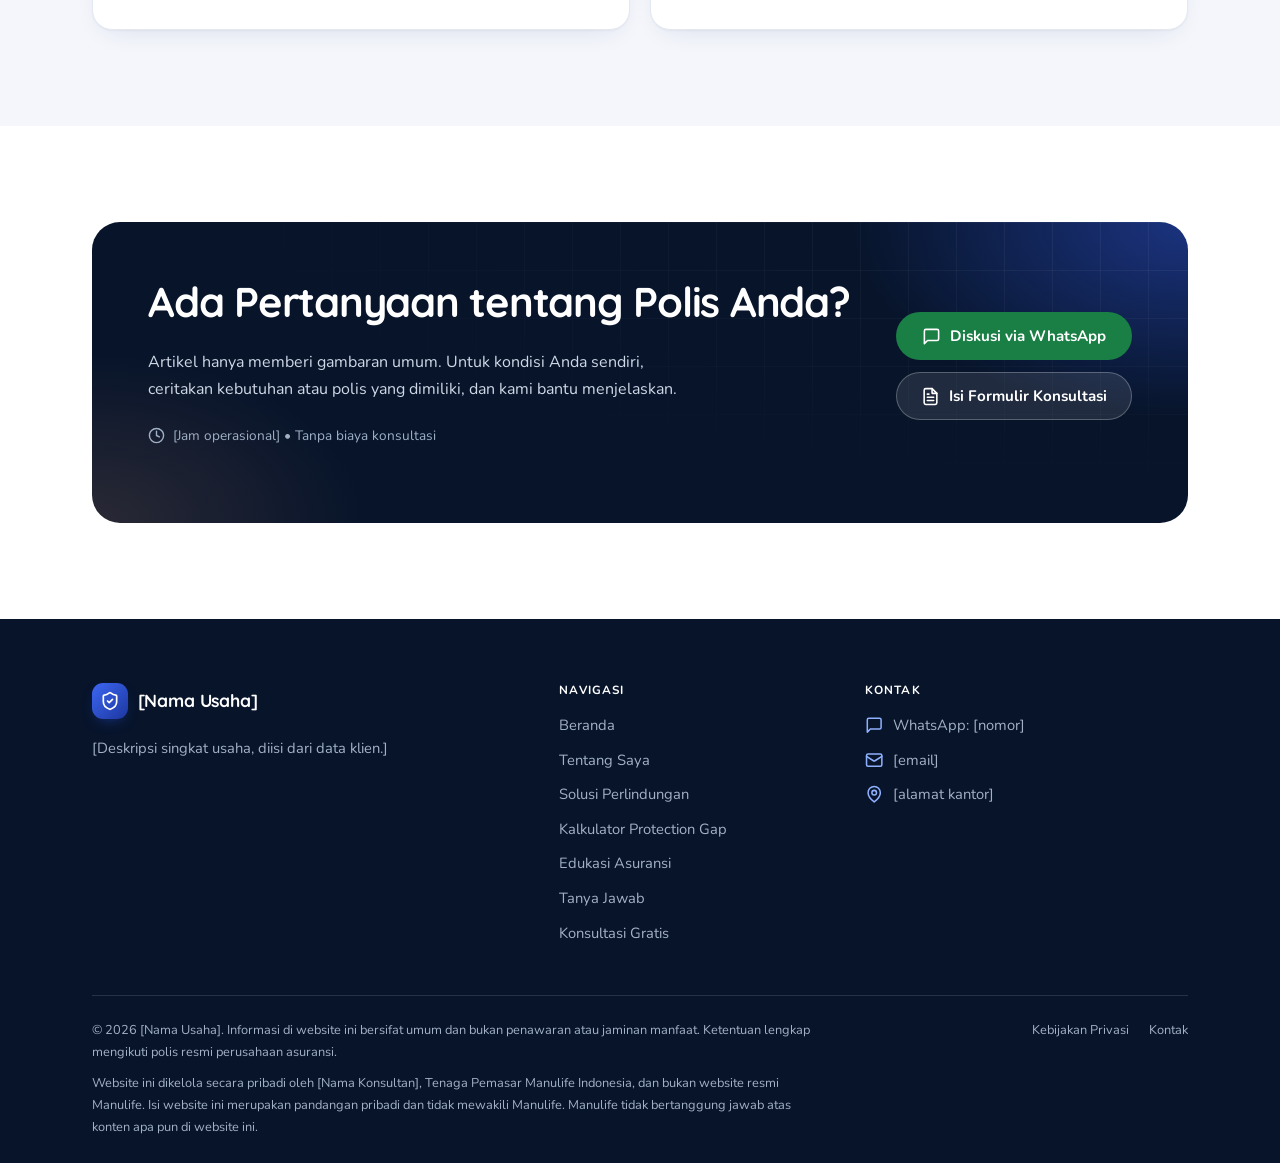
==== commit cd32b32e: "Perbarui tampilan, tambah ilustrasi, terapkan pedoman Manulife Agency Tampilan dibuat lebih ramah ke" ====
--- a/edukasi/index.html
+++ b/edukasi/index.html
@@ -12,7 +12,7 @@
 
   <link rel="preconnect" href="https://fonts.googleapis.com">
   <link rel="preconnect" href="https://fonts.gstatic.com" crossorigin>
-  <link href="https://fonts.googleapis.com/css2?family=Inter:wght@400;500;600&family=Plus+Jakarta+Sans:wght@600;700&display=swap" rel="stylesheet">
+  <link href="https://fonts.googleapis.com/css2?family=Nunito:wght@400;500;600;700&family=Quicksand:wght@600;700&display=swap" rel="stylesheet">
   <link rel="stylesheet" href="../assets/css/base.css">
   <link rel="stylesheet" href="../assets/css/components.css">
   <link rel="stylesheet" href="../assets/css/pages.css">
@@ -37,7 +37,7 @@
 
 <header class="site-header">
   <div class="container site-header__inner">
-    <a class="brand" href="../index.html">[Nama Usaha]</a>
+    <a class="brand" href="../index.html"><span class="brand__mark" aria-hidden="true"><svg class="icon" viewBox="0 0 24 24"><path d="M20 13c0 5-3.5 7.5-7.66 8.95a1 1 0 0 1-.67-.01C7.5 20.5 4 18 4 13V6a1 1 0 0 1 1-1c2 0 4.5-1.2 6.24-2.72a1.17 1.17 0 0 1 1.52 0C14.51 3.81 17 5 19 5a1 1 0 0 1 1 1z"/><path d="m9 12 2 2 4-4"/></svg></span>[Nama Usaha]</a>
 
     <nav class="nav" id="site-nav" aria-label="Navigasi utama">
       <ul class="nav__list">
@@ -73,6 +73,7 @@
       </span>
       <h1>Pusat Wawasan &amp; Edukasi Asuransi</h1>
       <p>Panduan dasar untuk memahami cara kerja asuransi, membaca polis, dan mempersiapkan klaim, ditulis dengan bahasa yang mudah dipahami.</p>
+      <img class="edu-hero__art" src="../assets/img/ilustrasi/hero-edukasi.svg" alt="" width="360" height="260">
     </div>
   </section>
 
@@ -81,7 +82,7 @@
     <div class="container">
       <span class="eyebrow">Artikel pilihan</span>
       <article class="featured">
-        <div class="ph featured__img" role="img" aria-label="Gambar artikel">Gambar artikel</div>
+        <div class="ph ph--art featured__img"><img src="../assets/img/ilustrasi/artikel-dasar.svg" alt="" width="480" height="270" loading="lazy"></div>
         <div class="featured__body">
           <div class="article-card__meta"><span>Dasar asuransi</span><span>[x] menit baca</span></div>
           <h2 id="judul-unggulan"><a href="artikel-1.html">[Judul artikel 1]</a></h2>
@@ -108,9 +109,9 @@
       </div>
       <div class="grid-3">
         <article class="card article-card">
-          <div class="ph article-card__img" role="img" aria-label="Gambar artikel">
+          <div class="ph ph--art article-card__img">
             <span class="article-card__chip">Panduan polis</span>
-            Gambar artikel
+            <img src="../assets/img/ilustrasi/artikel-polis.svg" alt="" width="480" height="270" loading="lazy">
           </div>
           <div class="article-card__body">
             <div class="article-card__meta"><span>Panduan polis</span><span>[x] menit baca</span></div>
@@ -121,9 +122,9 @@
           </div>
         </article>
         <article class="card article-card">
-          <div class="ph article-card__img" role="img" aria-label="Gambar artikel">
+          <div class="ph ph--art article-card__img">
             <span class="article-card__chip">Tips klaim</span>
-            Gambar artikel
+            <img src="../assets/img/ilustrasi/artikel-klaim.svg" alt="" width="480" height="270" loading="lazy">
           </div>
           <div class="article-card__body">
             <div class="article-card__meta"><span>Tips klaim</span><span>[x] menit baca</span></div>
@@ -150,7 +151,7 @@
           </p>
         </div>
         <div class="cta-band__actions" style="flex-direction:column">
-          <a class="btn btn--light" data-wa href="https://wa.me/6281200000000">
+          <a class="btn btn--wa" data-wa href="https://wa.me/6281200000000">
             <svg class="icon" aria-hidden="true"><use href="#i-chat"/></svg>
             Diskusi via WhatsApp
           </a>
@@ -169,7 +170,7 @@
   <div class="container">
     <div class="site-footer__grid">
       <div>
-        <p class="brand">[Nama Usaha]</p>
+        <p class="brand"><span class="brand__mark" aria-hidden="true"><svg class="icon" viewBox="0 0 24 24"><path d="M20 13c0 5-3.5 7.5-7.66 8.95a1 1 0 0 1-.67-.01C7.5 20.5 4 18 4 13V6a1 1 0 0 1 1-1c2 0 4.5-1.2 6.24-2.72a1.17 1.17 0 0 1 1.52 0C14.51 3.81 17 5 19 5a1 1 0 0 1 1 1z"/><path d="m9 12 2 2 4-4"/></svg></span>[Nama Usaha]</p>
         <p>[Deskripsi singkat usaha, diisi dari data klien.]</p>
       </div>
       <nav aria-label="Navigasi footer">
@@ -194,7 +195,11 @@
       </div>
     </div>
     <div class="site-footer__bottom">
-      <p>&copy; <span data-year>2025</span> [Nama Usaha]. Informasi di website ini bersifat umum dan bukan penawaran atau jaminan manfaat. Ketentuan lengkap mengikuti polis resmi perusahaan asuransi.</p>
+      <div class="site-footer__legal">
+        <p>&copy; <span data-year>2025</span> [Nama Usaha]. Informasi di website ini bersifat umum dan bukan penawaran atau jaminan manfaat. Ketentuan lengkap mengikuti polis resmi perusahaan asuransi.</p>
+        <!-- Disclaimer afiliasi: wajib menurut pedoman Manulife Agency, jangan dihapus (lihat README bagian 8) -->
+        <p>Website ini dikelola secara pribadi oleh [Nama Konsultan], Tenaga Pemasar Manulife Indonesia, dan bukan website resmi Manulife. Isi website ini merupakan pandangan pribadi dan tidak mewakili Manulife. Manulife tidak bertanggung jawab atas konten apa pun di website ini.</p>
+      </div>
       <ul>
         <li><a href="../kebijakan-privasi.html">Kebijakan Privasi</a></li>
         <li><a href="../kontak.html">Kontak</a></li>
--- a/assets/css/base.css
+++ b/assets/css/base.css
@@ -2,8 +2,8 @@
    Ganti warna/font brand cukup di blok :root. */
 
 :root {
-  --font-heading: "Plus Jakarta Sans", system-ui, -apple-system, "Segoe UI", sans-serif;
-  --font-body: "Inter", system-ui, -apple-system, "Segoe UI", sans-serif;
+  --font-heading: "Quicksand", system-ui, -apple-system, "Segoe UI", sans-serif;
+  --font-body: "Nunito", system-ui, -apple-system, "Segoe UI", sans-serif;
 
   --color-ink: #0a1a2f;          /* teks utama + tombol utama */
   --color-text: #1c2a3c;
@@ -16,12 +16,14 @@
   --color-dark: #07142a;         /* hero, band CTA, footer */
   --color-success: #1f7a5a;
   --color-success-soft: #dff3ea;
+  --color-wa: #1a7f45;           /* tombol yang membuka WhatsApp */
+  --color-wa-hover: #146c3a;
 
-  --radius-sm: 10px;
-  --radius: 16px;
-  --radius-lg: 24px;
-  --shadow: 0 1px 2px rgba(10, 26, 47, 0.04), 0 10px 30px -12px rgba(10, 26, 47, 0.12);
-  --shadow-lg: 0 2px 4px rgba(10, 26, 47, 0.04), 0 24px 48px -16px rgba(10, 26, 47, 0.22);
+  --radius-sm: 12px;
+  --radius: 20px;
+  --radius-lg: 28px;
+  --shadow: 0 1px 2px rgba(10, 26, 47, 0.04), 0 10px 28px -14px rgba(24, 48, 120, 0.16);
+  --shadow-lg: 0 2px 6px rgba(10, 26, 47, 0.05), 0 28px 56px -22px rgba(24, 48, 120, 0.3);
   --ease: cubic-bezier(0.2, 0.7, 0.2, 1);
 
   --container: 1160px;
@@ -58,7 +60,7 @@
   margin: 0;
   font-family: var(--font-body);
   font-size: 1rem;
-  line-height: 1.65;
+  line-height: 1.7;
   color: var(--color-text);
   background: var(--color-surface);
 }
@@ -74,7 +76,7 @@
 }
 h1 { font-size: clamp(2.3rem, 5.4vw, 3.9rem); font-weight: 700; letter-spacing: -0.035em; line-height: 1.06; }
 h2 { font-size: clamp(1.75rem, 3.6vw, 2.6rem); font-weight: 700; letter-spacing: -0.03em; }
-h3 { font-size: 1.15rem; font-weight: 600; letter-spacing: -0.01em; }
+h3 { font-size: 1.15rem; font-weight: 700; letter-spacing: -0.01em; }
 
 p { margin: 0 0 1em; }
 a { color: var(--color-accent); }
--- a/assets/css/components.css
+++ b/assets/css/components.css
@@ -6,16 +6,16 @@
   align-items: center;
   justify-content: center;
   gap: 0.55rem;
-  padding: 0.8rem 1.4rem;
-  border-radius: var(--radius-sm);
+  padding: 0.85rem 1.5rem;
+  border-radius: 999px;
   border: 1px solid transparent;
-  font: 600 0.95rem/1.2 var(--font-body);
+  font: 700 0.95rem/1.2 var(--font-body);
   text-decoration: none;
   cursor: pointer;
   transition: background-color 0.2s, color 0.2s, border-color 0.2s, transform 0.2s var(--ease), box-shadow 0.2s;
 }
-.btn:hover { transform: translateY(-1px); }
-.btn:active { transform: translateY(0); }
+.btn:hover { transform: translateY(-2px); }
+.btn:active { transform: translateY(0) scale(0.98); }
 .btn--primary { background: var(--color-ink); color: #fff; }
 .btn--primary:hover { background: var(--color-accent); box-shadow: 0 10px 24px -10px rgba(36, 71, 196, 0.6); }
 .btn--secondary { background: var(--color-accent-soft); color: var(--color-accent); }
@@ -37,9 +37,12 @@
 .hero .btn--secondary:hover,
 .edu-hero .btn--secondary:hover,
 .about-hero .btn--secondary:hover { background: rgba(255, 255, 255, 0.12); }
-.btn--light { background: #fff; color: var(--color-ink); }
-.btn--light:hover { background: var(--color-accent-soft); }
-.btn--sm { padding: 0.6rem 1rem; font-size: 0.88rem; }
+.btn--light { background: #fff; color: #0a1a2f; }
+.btn--light:hover { background: #e8edfb; }
+/* Tombol yang membuka WhatsApp: hijau yang cukup gelap agar teks putih tetap terbaca (kontras 5:1) */
+.btn--wa { background: var(--color-wa); color: #fff; }
+.btn--wa:hover { background: var(--color-wa-hover); box-shadow: 0 10px 24px -10px rgba(26, 127, 69, 0.6); }
+.btn--sm { padding: 0.6rem 1.1rem; font-size: 0.88rem; }
 
 .link-arrow {
   display: inline-flex;
@@ -67,24 +70,35 @@
 .eyebrow {
   display: inline-flex;
   align-items: center;
-  gap: 0.6rem;
-  margin-bottom: 0.9rem;
+  gap: 0.5rem;
+  margin-bottom: 1rem;
+  padding: 0.4rem 0.85rem;
+  border-radius: 999px;
+  background: var(--tone-soft, var(--color-accent-soft));
+  color: var(--tone, var(--color-accent));
+  font-size: 0.72rem;
+  font-weight: 700;
+  letter-spacing: 0.08em;
+  text-transform: uppercase;
+}
+.eyebrow::before { content: ""; width: 6px; height: 6px; border-radius: 50%; background: currentColor; }
+.tag {
+  display: inline-block;
+  padding: 0.3rem 0.75rem;
+  border-radius: 999px;
+  background: var(--tone-soft, var(--color-accent-soft));
+  color: var(--tone, var(--color-accent));
   font-size: 0.74rem;
   font-weight: 700;
-  letter-spacing: 0.1em;
-  text-transform: uppercase;
-  color: var(--color-accent);
-}
-.eyebrow::before { content: ""; width: 22px; height: 1.5px; background: currentColor; opacity: 0.7; }
-.tag {
-  display: inline-block;
-  padding: 0.25rem 0.6rem;
-  border-radius: 6px;
-  background: var(--color-accent-soft);
-  color: var(--color-accent);
-  font-size: 0.72rem;
-  font-weight: 600;
-}
+}
+
+/* ---------- Warna kategori ----------
+   Kelas tone-* memberi warna khas tiap jenis perlindungan. Ikon, eyebrow, dan tag
+   di dalamnya ikut berwarna. Semua pasangan warna lolos kontras teks 4,5:1. */
+.tone-rose  { --tone: #c2255c; --tone-soft: #fde7ef; } /* kesehatan */
+.tone-blue  { --tone: #2447c4; --tone-soft: #e8edfb; } /* jiwa */
+.tone-amber { --tone: #a24e05; --tone-soft: #fff0d9; } /* kendaraan */
+.tone-teal  { --tone: #0b7268; --tone-soft: #daf3ee; } /* properti & usaha */
 
 /* ---------- Header ---------- */
 .site-header {
@@ -109,14 +123,29 @@
   min-height: 72px;
 }
 .brand {
+  display: inline-flex;
+  align-items: center;
+  gap: 0.6rem;
   white-space: nowrap;
   font: 700 1.1rem/1.1 var(--font-heading);
   color: var(--color-ink);
   text-decoration: none;
   letter-spacing: -0.01em;
 }
+/* Lambang sementara di samping nama. Bila logo klien dipasang, hapus span ini bersama teksnya. */
+.brand__mark {
+  display: grid;
+  place-items: center;
+  width: 36px;
+  height: 36px;
+  border-radius: 11px;
+  background: linear-gradient(135deg, #3d66f2, #1c379f);
+  color: #fff;
+  box-shadow: 0 6px 14px -6px rgba(36, 71, 196, 0.65);
+}
+.brand__mark .icon { width: 20px; height: 20px; }
 .nav { display: none; }
-.nav__list { display: flex; align-items: center; gap: 1.15rem; }
+.nav__list { display: flex; align-items: center; gap: 1rem; }
 .nav__link {
   white-space: nowrap;
   font-size: 0.92rem;
@@ -155,32 +184,48 @@
   width: 44px;
   height: 44px;
   border: 1px solid var(--color-border);
-  border-radius: var(--radius-sm);
+  border-radius: 50%;
   background: #fff;
   color: var(--color-ink);
   cursor: pointer;
-}
+  transition: background-color 0.2s, border-color 0.2s;
+}
+.nav-toggle[aria-expanded="true"] { background: var(--color-accent-soft); border-color: transparent; }
 .nav-toggle .icon-close { display: none; }
 .nav-toggle[aria-expanded="true"] .icon-open { display: none; }
 .nav-toggle[aria-expanded="true"] .icon-close { display: block; }
 
-/* Menu mobile terbuka */
+/* Menu mobile terbuka: panel di bawah header, halaman di belakangnya digelapkan */
 .nav.is-open {
   display: block;
   position: absolute;
   top: 100%;
   left: 0;
   right: 0;
+  max-height: calc(100vh - 72px);
+  overflow-y: auto;
   background: #fff;
-  border-bottom: 1px solid var(--color-border);
-  padding: 0.75rem var(--gutter) 1.25rem;
+  border-radius: 0 0 var(--radius-lg) var(--radius-lg);
+  padding: 0.5rem var(--gutter) 1.5rem;
+  box-shadow: 0 30px 60px -20px rgba(10, 26, 47, 0.35);
+  animation: menu-in 0.3s var(--ease);
 }
 .nav.is-open .nav__list { flex-direction: column; align-items: stretch; gap: 0; }
-.nav.is-open { animation: menu-in 0.3s var(--ease); box-shadow: 0 20px 40px -20px rgba(10, 26, 47, 0.25); }
-.nav.is-open .nav__link { display: block; padding: 0.85rem 0; border-bottom: 1px solid var(--color-border); }
+.nav.is-open .nav__link { display: block; padding: 0.9rem 0.25rem; border-bottom: 1px solid var(--color-border); font-size: 1.05rem; font-weight: 600; }
+.nav.is-open .nav__link[aria-current="page"] { color: var(--color-accent); }
 .nav.is-open .nav__link::after { display: none; }
 @keyframes menu-in { from { opacity: 0; transform: translateY(-8px); } to { opacity: 1; transform: none; } }
-.nav.is-open .nav__cta { display: flex; margin-top: 1rem; }
+.nav.is-open .nav__cta { display: flex; margin-top: 1.25rem; }
+body.nav-open { overflow: hidden; }
+body.nav-open::after {
+  content: "";
+  position: fixed;
+  inset: 0;
+  z-index: 45; /* di atas tombol WhatsApp mengambang, di bawah header */
+  background: rgba(7, 20, 42, 0.45);
+  animation: fade-in 0.3s var(--ease);
+}
+@keyframes fade-in { from { opacity: 0; } }
 
 .nav__cta { display: none; }
 
@@ -217,13 +262,13 @@
 .card__icon {
   display: grid;
   place-items: center;
-  width: 46px;
-  height: 46px;
+  width: 48px;
+  height: 48px;
   margin-bottom: 1.1rem;
-  border-radius: 12px;
-  background: var(--color-accent-soft);
-  color: var(--color-accent);
-  transition: background-color 0.3s, color 0.3s;
+  border-radius: 14px;
+  background: var(--tone-soft, var(--color-accent-soft));
+  color: var(--tone, var(--color-accent));
+  transition: background-color 0.3s, color 0.3s, transform 0.35s var(--ease);
 }
 /* Kartu dalam grid terangkat saat disorot */
 .grid-4 .card:hover,
@@ -231,15 +276,38 @@
 .feature-grid .card:hover,
 .list-stack .card:hover {
   transform: translateY(-4px);
-  border-color: rgba(36, 71, 196, 0.28);
+  border-color: color-mix(in srgb, var(--tone, var(--color-accent)) 32%, transparent);
   box-shadow: var(--shadow-lg);
 }
 .grid-4 .card:hover .card__icon,
 .grid-3 .card:hover .card__icon,
 .feature-grid .card:hover .card__icon,
-.list-stack .card:hover .card__icon { background: var(--color-accent); color: #fff; }
+.list-stack .card:hover .card__icon { background: var(--tone, var(--color-accent)); color: #fff; transform: scale(1.06); }
 .card h3 { margin-bottom: 0.5rem; }
-.card p { color: var(--color-muted); font-size: 0.92rem; margin-bottom: 1rem; }
+.card p { color: var(--color-muted); font-size: 0.95rem; margin-bottom: 1rem; }
+
+/* Kartu yang seluruh permukaannya bisa diklik: tautan ada di judul, area kliknya diperluas ke kartu */
+.card--link { position: relative; display: flex; flex-direction: column; align-items: flex-start; }
+.card--link .tag { margin-top: auto; } /* tag rata bawah walau panjang teks kartu berbeda */
+.card__link { color: inherit; text-decoration: none; }
+.card__link::after { content: ""; position: absolute; inset: 0; border-radius: inherit; }
+.card__link:focus-visible { outline: none; }
+.card--link:has(.card__link:focus-visible) { outline: 3px solid var(--color-accent); outline-offset: 3px; }
+.card__go {
+  position: absolute;
+  top: 1.5rem;
+  right: 1.5rem;
+  display: grid;
+  place-items: center;
+  width: 34px;
+  height: 34px;
+  border-radius: 50%;
+  background: var(--color-tint);
+  color: var(--color-muted);
+  transition: background-color 0.3s, color 0.3s, transform 0.3s var(--ease);
+}
+.card__go .icon { width: 16px; height: 16px; }
+.card--link:hover .card__go { background: var(--tone, var(--color-accent)); color: #fff; transform: translateX(3px); }
 
 /* ---------- Placeholder foto (diganti foto asli dari klien) ----------
    Foto asli: taruh <img> di dalam kotak ini; gambar otomatis memenuhi kotak dan dipotong rapi. */
@@ -256,12 +324,30 @@
   overflow: hidden;
   display: grid;
   place-items: center;
+  align-content: center;
+  gap: 0.65rem;
   text-align: center;
   padding: 1rem;
-  background: var(--color-accent-soft);
-  color: var(--color-accent);
+  background:
+    radial-gradient(120% 80% at 0% 0%, rgba(255, 255, 255, 0.85), transparent 60%),
+    linear-gradient(135deg, var(--tone-soft, #dde6fb) 0%, #eef2fb 55%, #e4f3ed 100%);
+  color: var(--tone, #3550b5);
   font-size: 0.8rem;
-  font-weight: 600;
+  font-weight: 700;
+}
+/* Ikon gambar di tengah kotak, supaya tempat foto terlihat disengaja, bukan kosong */
+.ph::before {
+  content: "";
+  width: 48px;
+  height: 48px;
+  border-radius: 14px;
+  background: rgba(255, 255, 255, 0.75) url("data:image/svg+xml,%3Csvg xmlns='http://www.w3.org/2000/svg' viewBox='0 0 24 24' fill='none' stroke='%233550b5' stroke-width='2' stroke-linecap='round' stroke-linejoin='round'%3E%3Crect width='18' height='18' x='3' y='3' rx='2'/%3E%3Ccircle cx='9' cy='9' r='2'/%3E%3Cpath d='m21 15-3.086-3.086a2 2 0 0 0-2.828 0L6 21'/%3E%3C/svg%3E") center / 24px no-repeat;
+  box-shadow: 0 8px 18px -10px rgba(36, 71, 196, 0.45);
+}
+/* Tempat foto orang memakai ikon orang */
+.profile__photo::before,
+.about-hero__photo::before {
+  background-image: url("data:image/svg+xml,%3Csvg xmlns='http://www.w3.org/2000/svg' viewBox='0 0 24 24' fill='none' stroke='%233550b5' stroke-width='2' stroke-linecap='round' stroke-linejoin='round'%3E%3Ccircle cx='12' cy='8' r='5'/%3E%3Cpath d='M20 21a8 8 0 0 0-16 0'/%3E%3C/svg%3E");
 }
 
 /* ---------- Accordion ---------- */
@@ -285,13 +371,22 @@
   background: none;
   border: 0;
   text-align: left;
-  font: 600 1rem/1.4 var(--font-heading);
+  font: 700 1rem/1.4 var(--font-heading);
   color: var(--color-ink);
   cursor: pointer;
 }
-.accordion__trigger .icon { transition: transform 0.2s; color: var(--color-muted); }
-.accordion__trigger[aria-expanded="true"] .icon { transform: rotate(180deg); }
-.accordion__panel { padding: 0 1.25rem 1.2rem; color: var(--color-muted); font-size: 0.95rem; }
+.accordion__trigger .icon {
+  width: 30px;
+  height: 30px;
+  padding: 6px;
+  border-radius: 50%;
+  background: var(--color-tint);
+  color: var(--color-muted);
+  transition: transform 0.3s var(--ease), background-color 0.3s, color 0.3s;
+}
+.accordion__trigger:hover .icon { color: var(--color-accent); }
+.accordion__trigger[aria-expanded="true"] .icon { transform: rotate(180deg); background: var(--color-accent); color: #fff; }
+.accordion__panel { padding: 0 1.25rem 1.2rem; color: var(--color-muted); font-size: 0.97rem; }
 .accordion__panel p:last-child { margin-bottom: 0; }
 
 /* ---------- Formulir ---------- */
@@ -302,29 +397,32 @@
 }
 .field label {
   display: block;
-  margin-bottom: 0.4rem;
-  font-size: 0.78rem;
-  font-weight: 600;
-  letter-spacing: 0.04em;
-  text-transform: uppercase;
+  margin-bottom: 0.45rem;
+  font-size: 0.92rem;
+  font-weight: 700;
   color: var(--color-ink);
 }
-.field .optional { font-weight: 400; text-transform: none; letter-spacing: 0; color: var(--color-muted); }
+.field .optional { font-weight: 400; color: var(--color-muted); }
 .field input,
 .field select,
 .field textarea {
   width: 100%;
-  padding: 0.8rem 0.95rem;
+  min-height: 3.1rem;
+  padding: 0.8rem 1rem;
   border: 1px solid var(--color-border);
-  border-radius: var(--radius-sm);
-  background: var(--color-tint);
+  border-radius: 14px;
+  background: #f7f9fd;
   font: 400 1rem/1.4 var(--font-body);
   color: var(--color-text);
-}
+  transition: border-color 0.2s, background-color 0.2s, box-shadow 0.2s;
+}
+.field input:hover,
+.field select:hover,
+.field textarea:hover { border-color: #c9d3e6; }
 .field textarea { min-height: 120px; resize: vertical; }
 .field input:focus,
 .field select:focus,
-.field textarea:focus { outline: none; border-color: var(--color-accent); background: #fff; box-shadow: 0 0 0 3px var(--color-accent-soft); }
+.field textarea:focus { outline: none; border-color: var(--color-accent); background: #fff; box-shadow: 0 0 0 4px var(--color-accent-soft); }
 .field [aria-invalid="true"] { border-color: #c0392b; background: #fdf3f2; }
 .field__error { margin: 0.35rem 0 0; font-size: 0.82rem; color: #b42318; }
 .field__hint { margin: 0.35rem 0 0; font-size: 0.8rem; color: var(--color-muted); }
@@ -362,15 +460,35 @@
 
 /* ---------- Band CTA ---------- */
 .cta-band {
+  position: relative;
+  isolation: isolate;
+  overflow: hidden;
   display: grid;
   gap: 1.75rem;
   align-items: center;
   padding: clamp(1.75rem, 5vw, 3.5rem);
   border-radius: var(--radius-lg);
-  background: var(--color-dark);
+  background:
+    radial-gradient(520px 300px at 100% 0%, rgba(56, 98, 255, 0.4), transparent 65%),
+    radial-gradient(420px 260px at 0% 100%, rgba(255, 168, 120, 0.14), transparent 65%),
+    var(--color-dark);
   color: #cfd8e6;
 }
+/* Pola grid halus, sama dengan hero */
+.cta-band::before {
+  content: "";
+  position: absolute;
+  inset: 0;
+  z-index: -1;
+  background-image:
+    linear-gradient(rgba(255, 255, 255, 0.05) 1px, transparent 1px),
+    linear-gradient(90deg, rgba(255, 255, 255, 0.05) 1px, transparent 1px);
+  background-size: 48px 48px;
+  -webkit-mask-image: radial-gradient(ellipse at 100% 0%, #000 10%, transparent 65%);
+  mask-image: radial-gradient(ellipse at 100% 0%, #000 10%, transparent 65%);
+}
 .cta-band h2 { color: #fff; }
+.cta-band .eyebrow { background: rgba(143, 176, 255, 0.14); color: #8fb0ff; }
 .cta-band p { margin-bottom: 1.25rem; max-width: 34rem; }
 .cta-band__meta { display: flex; align-items: center; gap: 0.5rem; font-size: 0.85rem; color: #9fb0c7; margin: 0; }
 @media (min-width: 820px) {
@@ -410,6 +528,7 @@
   color: var(--color-muted);
 }
 .site-footer__bottom p { margin: 0; max-width: 46rem; }
+.site-footer__legal { display: grid; gap: 0.6rem; max-width: 46rem; } /* hak cipta + disclaimer afiliasi */
 .site-footer__bottom ul { display: flex; gap: 1.25rem; }
 .site-footer__bottom li { margin: 0; }
 @media (min-width: 820px) {
@@ -427,25 +546,41 @@
   gap: 0.5rem;
   padding: 0.85rem 1.1rem;
   border-radius: 999px;
-  background: #1fa855;
+  background: var(--color-wa);
   color: #fff;
   font-weight: 600;
   font-size: 0.9rem;
   text-decoration: none;
   box-shadow: 0 6px 20px rgba(0, 0, 0, 0.2);
 }
-.wa-float:hover { background: #178a45; }
+.wa-float:hover { background: var(--color-wa-hover); }
 @media (max-width: 480px) {
   .wa-float span { display: none; }
   .wa-float { padding: 0.95rem; }
 }
-.wa-float { animation: rise 0.6s var(--ease) 1.2s both; transition: transform 0.25s var(--ease), background-color 0.2s; }
-.wa-float:hover { transform: translateY(-2px) scale(1.03); }
+.wa-float { animation: rise 0.6s var(--ease) 1.2s both; transition: translate 0.25s var(--ease), scale 0.25s var(--ease), background-color 0.2s; }
+/* translate/scale terpisah dari transform, karena transform dipegang animasi masuk */
+.wa-float:hover { translate: 0 -2px; scale: 1.03; }
+/* Denyut lembut dua kali setelah tombol muncul, lalu diam */
+.wa-float::before {
+  content: "";
+  position: absolute;
+  inset: 0;
+  border-radius: inherit;
+  animation: wa-ring 1.6s var(--ease) 2.2s 2;
+  pointer-events: none;
+}
+@keyframes wa-ring {
+  from { box-shadow: 0 0 0 0 rgba(26, 127, 69, 0.55); }
+  to { box-shadow: 0 0 0 16px rgba(26, 127, 69, 0); }
+}
 
 /* ---------- Animasi ----------
    Semua animasi otomatis mati bila pengguna mengaktifkan "kurangi gerakan" (lihat base.css). */
 @keyframes rise { from { opacity: 0; transform: translateY(22px); } to { opacity: 1; transform: none; } }
 @keyframes fade-scale { from { opacity: 0; transform: scale(0.97); } to { opacity: 1; transform: none; } }
+/* Melayang pelan naik-turun. Memakai properti translate (bukan transform), jadi bisa digabung dengan animasi masuk. */
+@keyframes float-soft { 50% { translate: 0 -7px; } }
 
 /* Hero: isi tampil bertahap saat halaman dibuka */
 .hero__grid > div:first-child > *,
@@ -462,7 +597,6 @@
 .hero__grid > div:first-child > :nth-child(n+5),
 .about-hero__grid > div:first-child > :nth-child(n+5) { animation-delay: 0.4s; }
 .hero__media { animation: fade-scale 1.1s var(--ease) 0.25s both; }
-.hero__chip { animation: rise 0.8s var(--ease) 0.8s both; }
 
 /* Konten di bawah layar: muncul saat di-scroll (kelas dipasang oleh main.js) */
 .reveal {
--- a/assets/css/pages.css
+++ b/assets/css/pages.css
@@ -4,33 +4,44 @@
 .hero { padding-block: clamp(2.5rem, 6vw, 5rem); background: var(--color-tint); }
 .hero__grid { display: grid; gap: 2.5rem; align-items: center; }
 .hero h1 { margin-block: 1.1rem 1.1rem; }
-.hero__lead { font-size: 1.05rem; color: var(--color-muted); max-width: 34rem; margin-bottom: 1.75rem; }
+.hero__lead { font-size: 1.1rem; color: var(--color-muted); max-width: 34rem; margin-bottom: 1.75rem; }
 .hero__actions { display: flex; flex-wrap: wrap; gap: 0.75rem; margin-bottom: 1.5rem; }
-.hero__notes { display: flex; flex-wrap: wrap; align-items: center; gap: 0.4rem 1rem; font-size: 0.82rem; color: var(--color-muted); }
+.hero__notes { display: flex; flex-wrap: wrap; align-items: center; gap: 0.5rem 1rem; font-size: 0.85rem; color: var(--color-muted); }
 .hero__notes .icon { color: var(--color-success); }
 .hero__notes > span:only-of-type { flex: 1 1 0; min-width: 0; } /* teks panjang tetap di samping ikon */
+/* Catatan berbentuk kapsul (Beranda) */
+.hero__note {
+  display: inline-flex;
+  align-items: center;
+  gap: 0.45rem;
+  padding: 0.4rem 0.85rem 0.4rem 0.6rem;
+  border: 1px solid rgba(255, 255, 255, 0.12);
+  border-radius: 999px;
+  background: rgba(255, 255, 255, 0.05);
+  color: var(--color-text);
+}
 .hero__media { position: relative; }
+/* Pola titik dekoratif di belakang foto */
+.hero__media::before {
+  content: "";
+  position: absolute;
+  z-index: -1;
+  top: -1.75rem;
+  right: -1.5rem;
+  width: 9rem;
+  height: 9rem;
+  background-image: radial-gradient(rgba(143, 176, 255, 0.45) 1.5px, transparent 1.6px);
+  background-size: 14px 14px;
+}
 .hero__photo {
   aspect-ratio: 4 / 3;
   border-radius: var(--radius-lg);
   box-shadow: var(--shadow);
 }
-.hero__chip {
-  position: absolute;
-  left: 1rem;
-  bottom: -1.25rem;
-  display: flex;
-  align-items: center;
-  gap: 0.75rem;
-  padding: 0.8rem 1.1rem;
-  background: #fff;
-  border: 1px solid var(--color-border);
-  border-radius: var(--radius);
-  box-shadow: var(--shadow);
-}
-.hero__chip strong { display: block; font: 700 0.95rem/1.2 var(--font-heading); color: var(--color-ink); }
-.hero__chip small { color: var(--color-muted); font-size: 0.75rem; }
-.hero__chip .card__icon { margin: 0; }
+/* Ilustrasi tanpa latar (Beranda): langsung di atas latar navy, tanpa bingkai.
+   Animasi ikonnya ada di dalam file SVG dan otomatis mati bila "kurangi gerakan" aktif. */
+.hero__art { display: block; width: 100%; max-width: 500px; height: auto; margin-inline: auto; }
+.hero__media:has(.hero__art)::before { display: none; } /* pola titik tidak dipakai bersama ilustrasi bulat */
 @media (min-width: 900px) {
   .hero__grid { grid-template-columns: 1.1fr 0.9fr; gap: 4rem; }
 }
@@ -58,16 +69,78 @@
   .profile__photo { min-height: 100%; }
 }
 
-/* ---------- Langkah ---------- */
-.step { position: relative; }
-.step__num {
-  display: block;
-  margin-bottom: 0.6rem;
-  font: 700 2.4rem/1 var(--font-heading);
-  color: var(--color-accent-soft);
-  -webkit-text-stroke: 1px var(--color-accent);
-}
-.steps__cta { margin-top: 2rem; text-align: center; }
+/* ---------- Langkah (garis waktu) ----------
+   HP: tersusun ke bawah dengan garis di kiri. Layar lebar: tiga kolom dengan garis mendatar. */
+.steps { position: relative; display: grid; gap: 1.25rem; }
+.steps::before {
+  content: "";
+  position: absolute;
+  top: 1.5rem;
+  bottom: 1.5rem;
+  left: calc(1.5rem - 1px);
+  border-left: 2px dashed color-mix(in srgb, var(--color-accent) 35%, transparent);
+}
+.steps__item { position: relative; padding-left: 4.25rem; }
+.steps__num {
+  position: absolute;
+  top: 0;
+  left: 0;
+  display: grid;
+  place-items: center;
+  width: 3rem;
+  height: 3rem;
+  border-radius: 50%;
+  background: linear-gradient(135deg, #3d66f2, #1c379f);
+  color: #fff;
+  font: 700 1.15rem/1 var(--font-heading);
+  box-shadow: 0 0 0 6px var(--color-accent-soft);
+}
+.steps__body {
+  padding: 1.35rem 1.5rem;
+  background: var(--color-surface);
+  border: 1px solid var(--color-border);
+  border-radius: var(--radius);
+  box-shadow: var(--shadow);
+  transition: transform 0.35s var(--ease), box-shadow 0.35s var(--ease);
+}
+.steps__item:hover .steps__body { transform: translateY(-3px); box-shadow: var(--shadow-lg); }
+.steps__body h3 { font-size: 1.1rem; margin-bottom: 0.4rem; }
+.steps__body p { margin: 0; font-size: 0.95rem; color: var(--color-muted); }
+@media (min-width: 760px) {
+  .steps { grid-template-columns: repeat(3, 1fr); gap: 1.5rem; }
+  .steps::before { top: 1.5rem; bottom: auto; left: 16.66%; right: 16.66%; border-left: 0; border-top: 2px dashed color-mix(in srgb, var(--color-accent) 35%, transparent); }
+  .steps__item { padding: 4.75rem 0 0; text-align: center; }
+  .steps__num { left: 50%; translate: -50% 0; }
+  .steps__body { height: 100%; }
+}
+.steps__cta { margin-top: 2.25rem; text-align: center; }
+
+/* ---------- Alasan memilih (Beranda) ---------- */
+.why { display: grid; gap: 2rem; align-items: center; }
+.why .section-head { margin-bottom: 0; }
+.why .section-head .link-arrow { margin-top: 1.25rem; }
+.why__list { display: grid; gap: 1rem; }
+.why__item {
+  display: grid;
+  grid-template-columns: auto 1fr;
+  gap: 1rem;
+  padding: 1.35rem 1.4rem;
+  background: var(--color-surface);
+  border: 1px solid var(--color-border);
+  border-radius: var(--radius);
+  box-shadow: var(--shadow);
+  transition: transform 0.35s var(--ease), box-shadow 0.35s var(--ease);
+}
+.why__item:hover { transform: translateY(-3px); box-shadow: var(--shadow-lg); }
+.why__item .card__icon { margin: 0; }
+.why__item h3 { font-size: 1.05rem; margin-bottom: 0.3rem; }
+.why__item p { margin: 0; font-size: 0.95rem; color: var(--color-muted); }
+@media (min-width: 700px) {
+  .why__list { grid-template-columns: 1fr 1fr; }
+}
+@media (min-width: 1000px) {
+  .why { grid-template-columns: 0.8fr 1.45fr; gap: 3.5rem; }
+}
 
 /* ---------- Artikel ---------- */
 .article-card { padding: 0; overflow: hidden; display: flex; flex-direction: column; }
@@ -86,7 +159,7 @@
 /* ---------- Tentang Saya ---------- */
 .about-hero { padding-block: clamp(2.5rem, 6vw, 4.5rem); }
 .about-hero__grid { display: grid; gap: 2.5rem; align-items: center; }
-.about-hero__name { display: flex; margin-block: 1.25rem 0.6rem; }
+.about-hero__name { display: flex; width: fit-content; margin-block: 1.25rem 0.6rem; }
 .about-hero h1 { margin-bottom: 1rem; }
 .about-hero__lead { font-size: 1.05rem; color: var(--color-muted); max-width: 36rem; margin-bottom: 1.75rem; }
 .about-hero__photo { aspect-ratio: 4 / 5; border-radius: var(--radius-lg); box-shadow: var(--shadow); }
@@ -128,7 +201,7 @@
   border-radius: var(--radius);
   box-shadow: var(--shadow);
 }
-.quote p { font: 600 1.15rem/1.45 var(--font-heading); font-style: italic; color: var(--color-ink); margin-bottom: 0.75rem; }
+.quote p { font: 700 1.15rem/1.45 var(--font-heading); font-style: italic; color: var(--color-ink); margin-bottom: 0.75rem; }
 .quote cite { font-size: 0.8rem; font-style: normal; color: var(--color-muted); }
 
 .timeline { display: grid; gap: 1.4rem; margin-top: 1.25rem; }
@@ -172,31 +245,49 @@
   position: sticky;
   top: 72px;
   z-index: 30;
-  background: #fff;
+  background: rgba(255, 255, 255, 0.9);
+  -webkit-backdrop-filter: saturate(180%) blur(14px);
+  backdrop-filter: saturate(180%) blur(14px);
   border-bottom: 1px solid var(--color-border);
 }
 .cat-nav ul {
   display: flex;
   gap: 0.5rem;
   overflow-x: auto;
-  padding-block: 0.6rem;
+  padding-block: 0.7rem;
   scrollbar-width: none;
 }
+.cat-nav ul::-webkit-scrollbar { display: none; }
 .cat-nav a {
   display: inline-flex;
   align-items: center;
-  gap: 0.45rem;
+  gap: 0.5rem;
   white-space: nowrap;
-  padding: 0.5rem 0.9rem;
+  padding: 0.35rem 1rem 0.35rem 0.4rem;
+  border: 1px solid var(--color-border);
   border-radius: 999px;
-  font-size: 0.88rem;
-  font-weight: 500;
+  background: #fff;
+  font-size: 0.9rem;
+  font-weight: 600;
   color: var(--color-text);
   text-decoration: none;
-}
-.cat-nav a:hover { background: var(--color-tint); color: var(--color-accent); }
+  transition: background-color 0.25s, border-color 0.25s, box-shadow 0.25s;
+}
+.cat-nav a .icon {
+  width: 30px;
+  height: 30px;
+  padding: 6px;
+  border-radius: 50%;
+  background: var(--tone-soft);
+  color: var(--tone);
+  transition: background-color 0.25s, color 0.25s;
+}
+.cat-nav a:hover { border-color: var(--tone); }
+/* Kategori yang sedang dibaca (diatur main.js saat halaman di-scroll) */
+.cat-nav a[aria-current="true"] { background: var(--tone-soft); border-color: transparent; color: var(--color-ink); }
+.cat-nav a[aria-current="true"] .icon { background: var(--tone); color: #fff; }
 @media (min-width: 960px) {
-  .cat-nav ul { justify-content: space-between; }
+  .cat-nav ul { justify-content: center; gap: 0.75rem; }
 }
 
 .sol { display: grid; gap: 2rem; align-items: start; scroll-margin-top: 140px; }
@@ -217,13 +308,14 @@
   margin-top: 1rem;
   padding: 1.25rem 1.4rem;
   border-radius: var(--radius);
-  background: var(--color-accent-soft);
-  font-size: 0.9rem;
+  background: var(--tone-soft, var(--color-accent-soft));
+  font-size: 0.92rem;
 }
 .callout h3 { display: flex; align-items: center; gap: 0.5rem; font-size: 0.85rem; letter-spacing: 0.04em; text-transform: uppercase; margin-bottom: 0.8rem; }
+.callout h3 .icon { color: var(--tone, var(--color-accent)); }
 .callout ul { display: grid; gap: 0.7rem; }
 .callout li { display: grid; grid-template-columns: 1.2rem 1fr; gap: 0.6rem; color: var(--color-text); }
-.callout li .icon { color: var(--color-accent); margin-top: 0.2em; }
+.callout li .icon { color: var(--tone, var(--color-accent)); margin-top: 0.2em; }
 .callout__note { margin: 0.9rem 0 0; font-size: 0.8rem; color: var(--color-muted); }
 
 .compare { display: grid; gap: 1rem; grid-template-columns: repeat(auto-fit, minmax(220px, 1fr)); margin-top: 1rem; }
@@ -231,7 +323,7 @@
 .compare__item h4 { font-size: 1rem; margin-bottom: 0.4rem; }
 .compare__item p { margin: 0 0 0.6rem; font-size: 0.88rem; color: var(--color-muted); }
 .compare__item p:last-child { margin: 0; }
-.compare__label { font-size: 0.72rem; font-weight: 700; letter-spacing: 0.08em; text-transform: uppercase; color: var(--color-accent); }
+.compare__label { font-size: 0.72rem; font-weight: 700; letter-spacing: 0.08em; text-transform: uppercase; color: var(--tone, var(--color-accent)); }
 
 .list-stack { display: grid; gap: 0.75rem; margin-top: 1.5rem; }
 .list-stack .card { display: grid; grid-template-columns: auto 1fr; gap: 0.9rem; padding: 1.1rem 1.25rem; }
@@ -261,6 +353,22 @@
 .edu-hero { padding-block: clamp(2.5rem, 6vw, 4rem); background: var(--color-tint); }
 .edu-hero h1 { font-size: clamp(1.9rem, 4.5vw, 2.8rem); margin-block: 1rem 0.75rem; }
 .edu-hero p { color: var(--color-muted); max-width: 38rem; margin: 0; }
+/* Ilustrasi kecil di hero halaman teks: di HP di bawah teks, di layar lebar di kanan */
+.edu-hero__art { display: block; width: min(240px, 72%); height: auto; margin: 1.75rem auto 0; }
+.edu-hero .container > .edu-hero__art { animation: rise 0.9s var(--ease) 0.3s both, float-soft 6s ease-in-out 1.5s infinite; }
+@media (min-width: 900px) {
+  .edu-hero .container { display: grid; grid-template-columns: minmax(0, 1fr) auto; column-gap: 3rem; align-items: center; }
+  .edu-hero .container > * { grid-column: 1; }
+  .edu-hero .container > .badge { justify-self: start; }
+  .edu-hero .container > .edu-hero__art { grid-column: 2; grid-row: 1 / span 3; width: 300px; margin: -1rem 0; }
+}
+
+/* Kotak foto berisi ilustrasi: dipusatkan, dan di HP tetap 4:3 supaya kaki/kepala tokoh tidak terpotong */
+.ph--art > img { object-position: center; }
+@media (max-width: 599px) {
+  .hero__photo.ph--art,
+  .sol__img.ph--art { aspect-ratio: 4 / 3; }
+}
 
 .featured {
   display: grid;
@@ -298,16 +406,17 @@
 /* ---------- Tanya Jawab ---------- */
 .faq-jump { display: flex; flex-wrap: wrap; gap: 0.5rem; padding-bottom: 1.5rem; margin-bottom: 2.5rem; border-bottom: 1px solid var(--color-border); }
 .faq-jump a {
-  padding: 0.5rem 1rem;
+  padding: 0.5rem 1.1rem;
   border: 1px solid var(--color-border);
-  border-radius: var(--radius-sm);
+  border-radius: 999px;
   background: #fff;
-  font-size: 0.88rem;
-  font-weight: 500;
+  font-size: 0.9rem;
+  font-weight: 600;
   color: var(--color-text);
   text-decoration: none;
-}
-.faq-jump a:hover { border-color: var(--color-accent); color: var(--color-accent); }
+  transition: background-color 0.2s, border-color 0.2s, color 0.2s;
+}
+.faq-jump a:hover { border-color: transparent; background: var(--color-accent-soft); color: var(--color-accent); }
 
 .faq-layout { display: grid; gap: 2.5rem; align-items: start; }
 .faq-layout .accordion { max-width: none; margin: 0; }
@@ -363,7 +472,9 @@
   margin-top: 2rem;
   padding: 1.5rem 1.75rem;
   border-radius: var(--radius);
-  background: var(--color-dark);
+  background:
+    radial-gradient(420px 220px at 100% 0%, rgba(56, 98, 255, 0.35), transparent 65%),
+    var(--color-dark);
   color: #cfd8e6;
 }
 .claim-band h2 { font-size: 1.2rem; color: #fff; margin-bottom: 0.3rem; }
@@ -379,9 +490,10 @@
   position: relative;
   isolation: isolate;
   overflow: hidden;
+  border-radius: 0 0 clamp(24px, 4vw, 48px) clamp(24px, 4vw, 48px); /* sudut bawah melengkung lembut */
   background:
-    radial-gradient(900px 480px at 85% -10%, rgba(56, 98, 255, 0.32), transparent 60%),
-    radial-gradient(700px 420px at -10% 110%, rgba(56, 98, 255, 0.12), transparent 60%),
+    radial-gradient(900px 480px at 85% -10%, rgba(56, 98, 255, 0.36), transparent 60%),
+    radial-gradient(640px 420px at -5% 110%, rgba(255, 168, 120, 0.13), transparent 62%), /* cahaya hangat */
     var(--color-dark);
 }
 /* Pola grid halus sebagai tekstur */
@@ -403,17 +515,26 @@
 .edu-hero { padding-block: clamp(3rem, 6vw, 4.5rem); }
 .about-hero { padding-block: clamp(3rem, 7vw, 5.5rem); }
 .hero .ph,
-.about-hero .ph { border: 1px solid var(--color-border); box-shadow: 0 30px 60px -20px rgba(0, 0, 0, 0.5); }
-/* Kartu putih di atas hero memakai warna terang lagi */
-.hero__chip {
-  --color-ink: #0a1a2f;
-  --color-muted: #5a6779;
-  --color-accent: #2447c4;
-  --color-accent-soft: #e8edfb;
-  --color-border: #e3e8f1;
+.about-hero .ph {
+  border: 1px solid rgba(255, 255, 255, 0.14);
+  background:
+    radial-gradient(120% 80% at 100% 0%, rgba(143, 176, 255, 0.24), transparent 60%),
+    linear-gradient(160deg, rgba(255, 255, 255, 0.09), rgba(255, 255, 255, 0.02));
+  color: #b9cbff;
+  box-shadow: 0 30px 60px -20px rgba(0, 0, 0, 0.5);
+}
+.hero .ph::before,
+.about-hero .ph::before {
+  background-color: rgba(255, 255, 255, 0.08);
+  background-image: url("data:image/svg+xml,%3Csvg xmlns='http://www.w3.org/2000/svg' viewBox='0 0 24 24' fill='none' stroke='%23b9cbff' stroke-width='2' stroke-linecap='round' stroke-linejoin='round'%3E%3Crect width='18' height='18' x='3' y='3' rx='2'/%3E%3Ccircle cx='9' cy='9' r='2'/%3E%3Cpath d='m21 15-3.086-3.086a2 2 0 0 0-2.828 0L6 21'/%3E%3C/svg%3E");
+  box-shadow: none;
+}
+.about-hero .about-hero__photo::before {
+  background-image: url("data:image/svg+xml,%3Csvg xmlns='http://www.w3.org/2000/svg' viewBox='0 0 24 24' fill='none' stroke='%23b9cbff' stroke-width='2' stroke-linecap='round' stroke-linejoin='round'%3E%3Ccircle cx='12' cy='8' r='5'/%3E%3Cpath d='M20 21a8 8 0 0 0-16 0'/%3E%3C/svg%3E");
 }
 
 /* ---------- Mobile: kartu berjajar ke samping, digeser (swipe) ---------- */
+.slider-dots { display: none; }
 @media (max-width: 599px) {
   .grid-4,
   .grid-3,
@@ -440,6 +561,21 @@
   .feature-grid > * { scroll-snap-align: start; }
   .sol > * { min-width: 0; } /* slider di dalam kolom tidak ikut melebarkan halaman */
 
+  /* Titik penanda posisi slider (dibuat main.js); titik aktif memanjang */
+  .slider-dots { display: flex; justify-content: center; gap: 0.4rem; margin-top: 0.75rem; }
+  .slider-dots span {
+    width: 7px;
+    height: 7px;
+    border-radius: 999px;
+    background: color-mix(in srgb, var(--color-accent) 22%, transparent);
+    transition: width 0.3s var(--ease), background-color 0.3s;
+  }
+  .slider-dots .is-active { width: 22px; background: var(--tone, var(--color-accent)); }
+  .sol > .slider-dots { margin-top: -1.25rem; } /* di dalam grid .sol margin tidak menyatu, jadi ditarik manual */
+
+  .hero__art { max-width: 340px; }
+  .hero__media::before { right: -0.5rem; }
+
   .hero__photo { aspect-ratio: 16 / 10; }
   .about-hero__photo { aspect-ratio: 4 / 3; }
   .sol__img { aspect-ratio: 16 / 9; }
@@ -494,7 +630,7 @@
 .field__unit input { padding-right: 3.6rem; }
 
 .calc__more { margin-top: 1.5rem; border-block: 1px solid var(--color-border); }
-.calc__more summary { display: flex; align-items: center; justify-content: space-between; gap: 1rem; padding: 1rem 0; list-style: none; cursor: pointer; font: 600 1rem/1.3 var(--font-heading); color: var(--color-ink); }
+.calc__more summary { display: flex; align-items: center; justify-content: space-between; gap: 1rem; padding: 1rem 0; list-style: none; cursor: pointer; font: 700 1rem/1.3 var(--font-heading); color: var(--color-ink); }
 .calc__more summary::-webkit-details-marker { display: none; }
 .calc__more summary .icon { color: var(--color-muted); transition: transform 0.2s; }
 .calc__more[open] summary .icon { transform: rotate(180deg); }
@@ -510,7 +646,7 @@
 .calc__result .calc__empty p { margin: 0; font-size: 0.92rem; }
 .calc__block:not([hidden]) + .calc__block { margin-top: 1.5rem; padding-top: 1.5rem; border-top: 1px solid var(--color-border); }
 .calc__result .calc__label { display: flex; align-items: center; gap: 0.5rem; margin-bottom: 0.75rem; font-size: 0.74rem; font-weight: 700; letter-spacing: 0.08em; text-transform: uppercase; color: var(--color-muted); }
-.calc__label .icon { color: var(--color-accent); }
+.calc__label .icon { color: var(--tone, var(--color-accent)); }
 .calc__rows { display: grid; gap: 0.4rem; margin: 0; font-size: 0.9rem; }
 .calc__rows div { display: flex; justify-content: space-between; gap: 1rem; }
 .calc__rows dt { color: var(--color-muted); }
@@ -522,25 +658,81 @@
 .calc__result .btn { width: 100%; }
 
 /* Meter: bagian yang sudah terlindungi; jalur kosong memakai biru muda yang sama */
-.meter { height: 8px; overflow: hidden; border-radius: 999px; background: var(--color-accent-soft); }
-.meter__fill { height: 100%; border-radius: inherit; background: var(--color-accent); transition: width 0.6s var(--ease); }
+.meter { height: 8px; overflow: hidden; border-radius: 999px; background: var(--tone-soft, var(--color-accent-soft)); }
+.meter__fill { height: 100%; border-radius: inherit; background: var(--tone, var(--color-accent)); transition: width 0.6s var(--ease); }
 .is-covered .meter { background: var(--color-success-soft); }
 .is-covered .meter__fill { background: var(--color-success); }
 .calc__result .is-covered .calc__caption { color: var(--color-success); font-weight: 600; }
 
-/* Ajakan ke kalkulator (Beranda, Solusi) */
+/* Ajakan ke kalkulator (Beranda, Solusi): banner biru dengan contoh tampilan hasil */
 .calc-promo {
-  display: grid;
-  gap: 1rem 1.5rem;
+  position: relative;
+  isolation: isolate;
+  overflow: hidden;
+  display: grid;
+  gap: 1.75rem;
   align-items: center;
-  margin-top: 2rem;
-  padding: 1.5rem 1.75rem;
+  margin-top: 2.5rem;
+  padding: clamp(1.5rem, 4vw, 2.5rem);
+  border-radius: var(--radius-lg);
+  background:
+    radial-gradient(420px 260px at 100% 0%, rgba(255, 255, 255, 0.16), transparent 60%),
+    linear-gradient(135deg, #2b52da 0%, #1a318f 100%);
+  color: #d5e0ff;
+}
+/* Lingkaran dekoratif */
+.calc-promo::before {
+  content: "";
+  position: absolute;
+  z-index: -1;
+  right: -60px;
+  bottom: -90px;
+  width: 260px;
+  height: 260px;
+  border-radius: 50%;
+  border: 40px solid rgba(255, 255, 255, 0.06);
+}
+.calc-promo .card__icon { background: rgba(255, 255, 255, 0.14); color: #fff; }
+.calc-promo h3 { color: #fff; font-size: clamp(1.35rem, 2.6vw, 1.7rem); margin-bottom: 0.5rem; }
+.calc-promo__text p { margin: 0 0 1.4rem; max-width: 32rem; font-size: 0.98rem; color: #d5e0ff; }
+.calc-promo__preview {
+  padding: 1.35rem 1.5rem;
   border-radius: var(--radius);
-  background: var(--color-accent-soft);
-}
-.calc-promo .card__icon { margin: 0; background: #fff; }
-.calc-promo h3 { margin-bottom: 0.25rem; }
-.calc-promo p { margin: 0; font-size: 0.92rem; color: var(--color-muted); }
+  background: #fff;
+  color: var(--color-text);
+  box-shadow: 0 30px 60px -24px rgba(5, 15, 50, 0.65);
+}
+.calc-promo__preview p { margin: 0; }
+.calc-promo__preview .calc-promo__label { margin-bottom: 0.6rem; font-size: 0.72rem; font-weight: 700; letter-spacing: 0.08em; text-transform: uppercase; color: var(--color-muted); }
+.calc-promo__preview .calc-promo__value { margin-bottom: 0.85rem; font: 700 clamp(1.5rem, 4vw, 1.9rem)/1.1 var(--font-heading); color: var(--color-ink); }
+.calc-promo__preview .calc-promo__caption { margin-top: 0.6rem; font-size: 0.85rem; color: var(--color-muted); }
 @media (min-width: 820px) {
-  .calc-promo { grid-template-columns: auto 1fr auto; }
-}
+  .calc-promo { grid-template-columns: 1.3fr 1fr; gap: 3rem; }
+  .calc-promo__preview { rotate: -2deg; }
+}
+
+/* Animasi "pop" banner kalkulator. Kelas is-armed/is-popped dipasang main.js saat banner terlihat;
+   tanpa JavaScript atau bila "kurangi gerakan" aktif, banner tampil diam dalam keadaan akhir. */
+.calc-promo__preview { transition: rotate 0.5s var(--ease); }
+.calc-promo:hover .calc-promo__preview { rotate: 0deg; } /* kartu tegak saat banner disorot */
+.calc-promo.is-armed:not(.is-popped) .calc-promo__preview,
+.calc-promo.is-armed:not(.is-popped) .calc-promo__text .card__icon { opacity: 0; }
+.calc-promo.is-armed:not(.is-popped) .meter__fill { width: 0 !important; } /* menimpa lebar inline 15% */
+.calc-promo.is-popped .calc-promo__preview {
+  animation:
+    promo-pop 0.9s var(--ease) 0.2s both,
+    float-soft 5s ease-in-out 1.6s infinite;
+}
+.calc-promo.is-popped .meter__fill { transition: width 1.2s var(--ease) 0.75s; }
+.calc-promo.is-popped .calc-promo__text .card__icon { animation: icon-pop 0.7s var(--ease) both; }
+@keyframes promo-pop {
+  0% { opacity: 0; transform: translateY(40px) scale(0.8); }
+  55% { opacity: 1; transform: translateY(-8px) scale(1.04); }
+  78% { transform: translateY(3px) scale(0.99); }
+  100% { opacity: 1; transform: none; }
+}
+@keyframes icon-pop {
+  0% { opacity: 0; transform: scale(0.4) rotate(-25deg); }
+  70% { opacity: 1; transform: scale(1.12) rotate(6deg); }
+  100% { opacity: 1; transform: none; }
+}
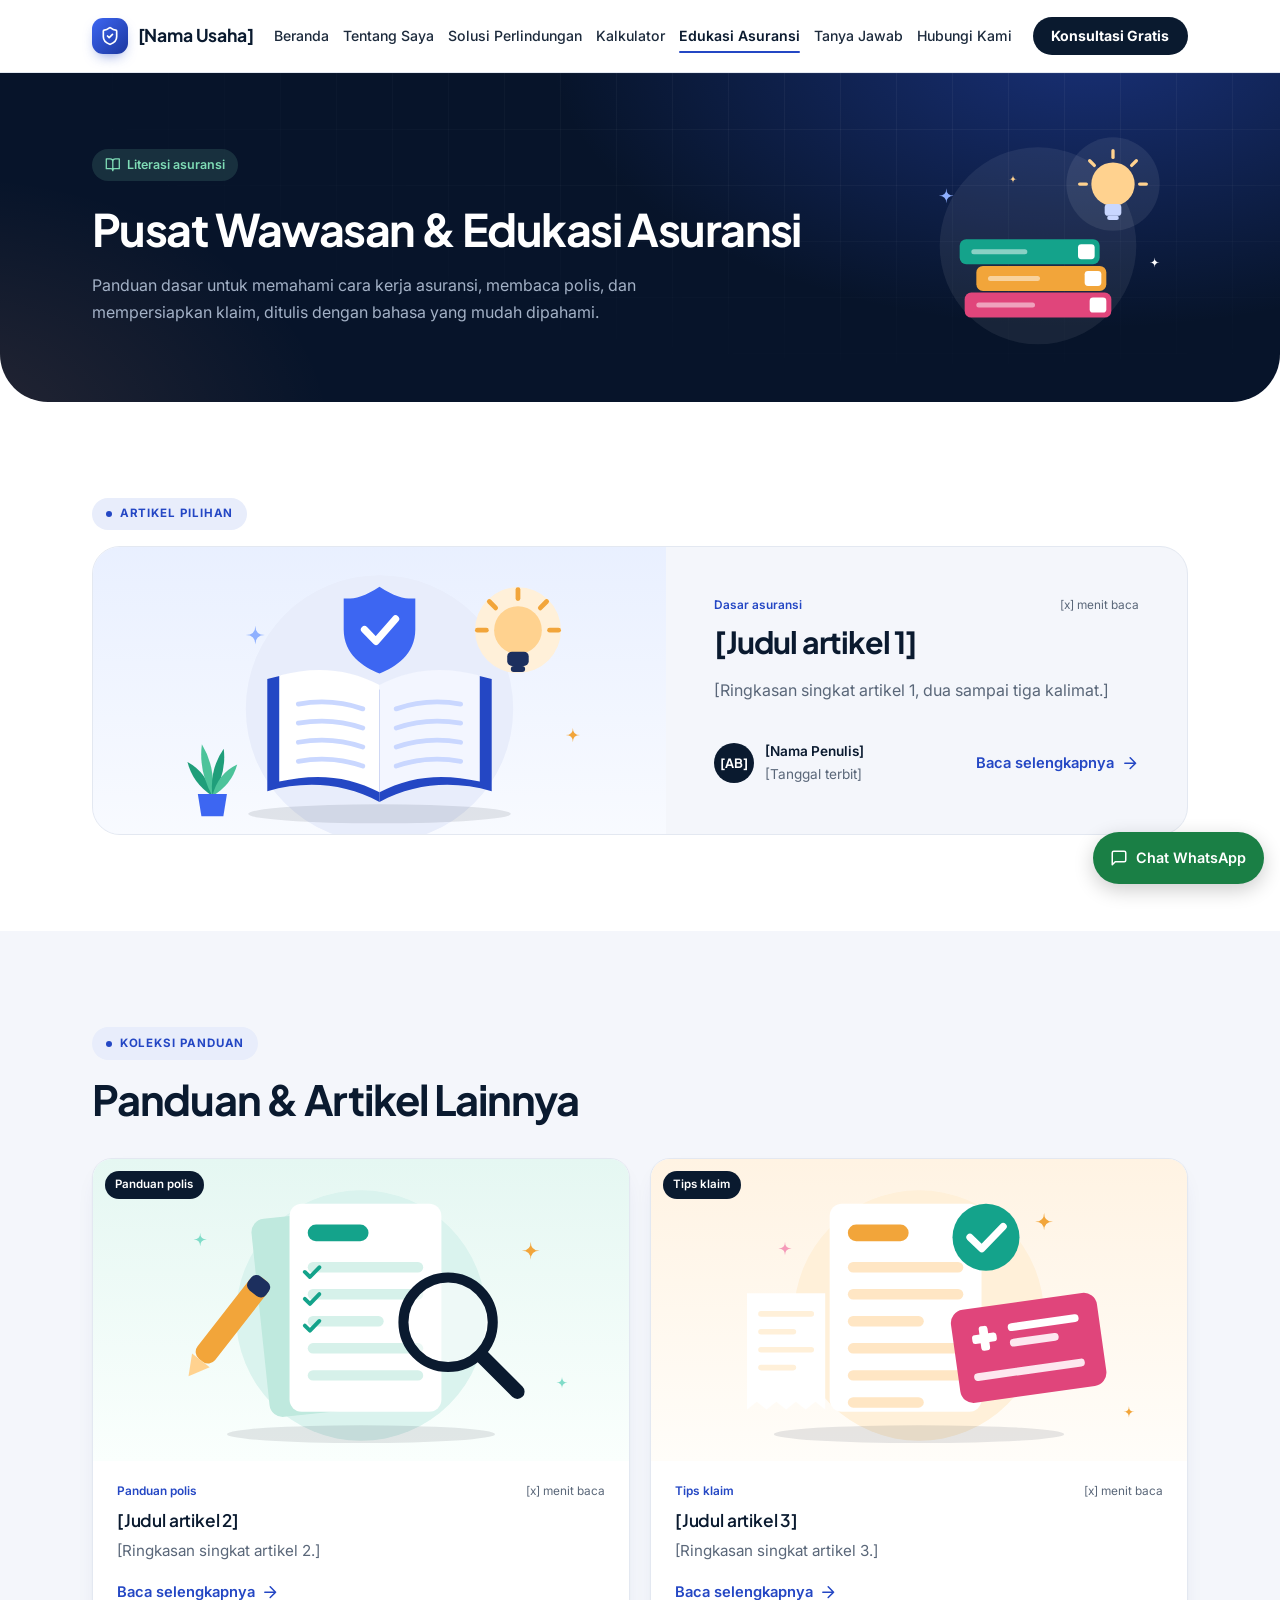
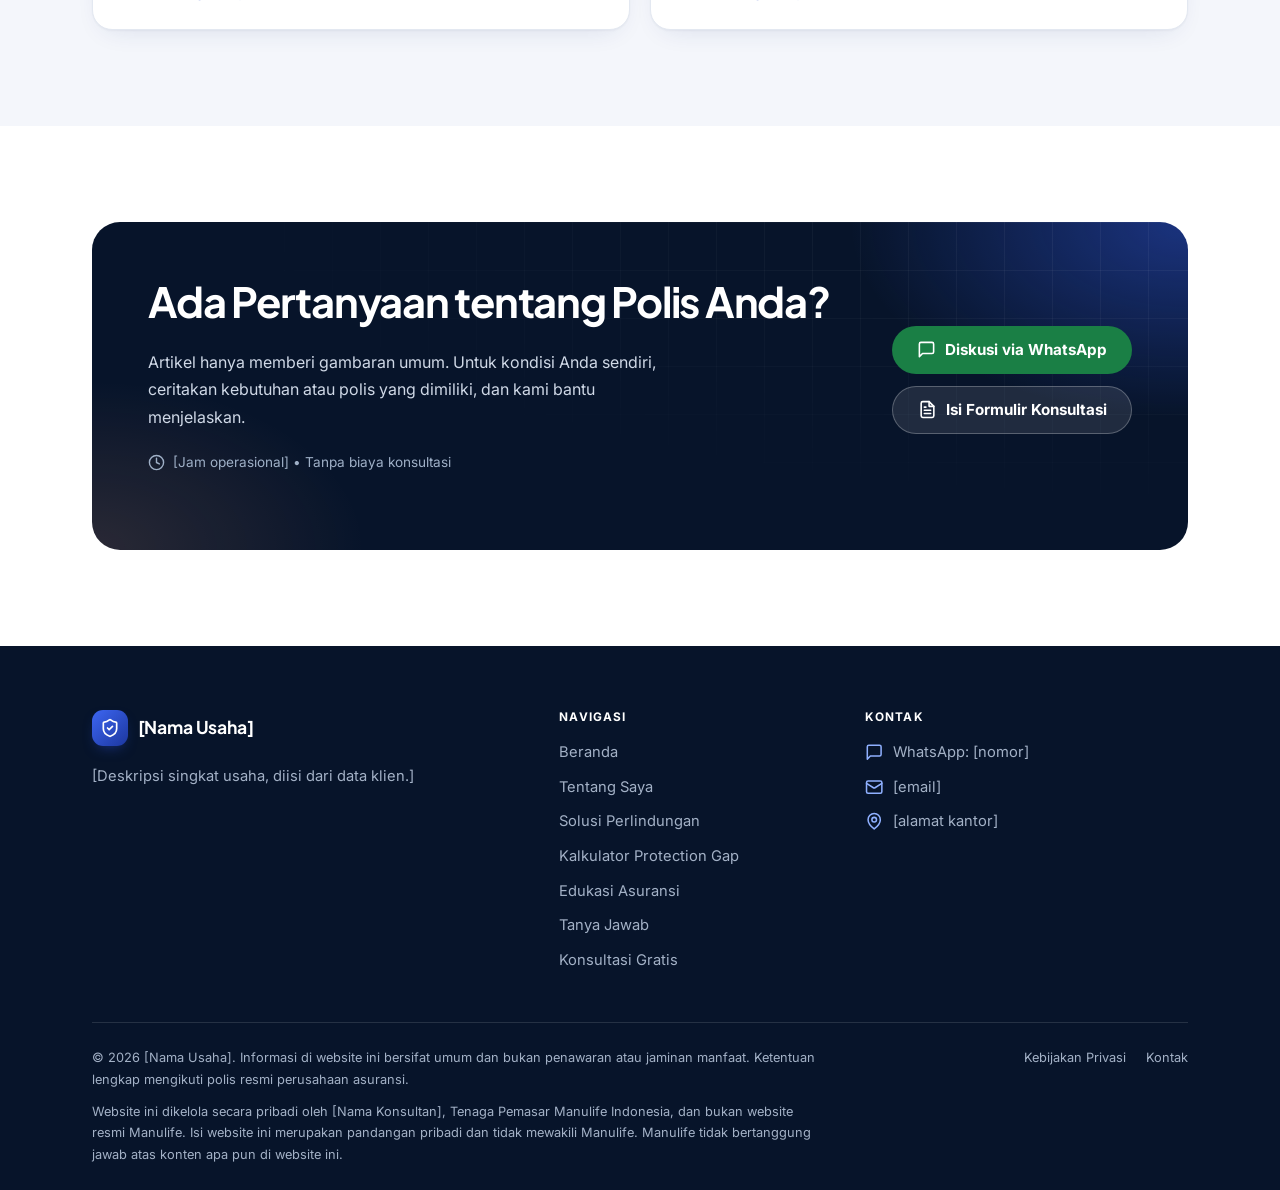
==== commit 10532111: "Kembalikan font ke Plus Jakarta Sans + Inter Font judul dan teks isi kembali seperti sebelum diganti" ====
--- a/edukasi/index.html
+++ b/edukasi/index.html
@@ -12,7 +12,7 @@
 
   <link rel="preconnect" href="https://fonts.googleapis.com">
   <link rel="preconnect" href="https://fonts.gstatic.com" crossorigin>
-  <link href="https://fonts.googleapis.com/css2?family=Nunito:wght@400;500;600;700&family=Quicksand:wght@600;700&display=swap" rel="stylesheet">
+  <link href="https://fonts.googleapis.com/css2?family=Inter:wght@400;500;600&family=Plus+Jakarta+Sans:wght@600;700&display=swap" rel="stylesheet">
   <link rel="stylesheet" href="../assets/css/base.css">
   <link rel="stylesheet" href="../assets/css/components.css">
   <link rel="stylesheet" href="../assets/css/pages.css">
--- a/assets/css/base.css
+++ b/assets/css/base.css
@@ -2,8 +2,8 @@
    Ganti warna/font brand cukup di blok :root. */
 
 :root {
-  --font-heading: "Quicksand", system-ui, -apple-system, "Segoe UI", sans-serif;
-  --font-body: "Nunito", system-ui, -apple-system, "Segoe UI", sans-serif;
+  --font-heading: "Plus Jakarta Sans", system-ui, -apple-system, "Segoe UI", sans-serif;
+  --font-body: "Inter", system-ui, -apple-system, "Segoe UI", sans-serif;
 
   --color-ink: #0a1a2f;          /* teks utama + tombol utama */
   --color-text: #1c2a3c;
@@ -76,7 +76,7 @@
 }
 h1 { font-size: clamp(2.3rem, 5.4vw, 3.9rem); font-weight: 700; letter-spacing: -0.035em; line-height: 1.06; }
 h2 { font-size: clamp(1.75rem, 3.6vw, 2.6rem); font-weight: 700; letter-spacing: -0.03em; }
-h3 { font-size: 1.15rem; font-weight: 700; letter-spacing: -0.01em; }
+h3 { font-size: 1.15rem; font-weight: 600; letter-spacing: -0.01em; }
 
 p { margin: 0 0 1em; }
 a { color: var(--color-accent); }
--- a/assets/css/components.css
+++ b/assets/css/components.css
@@ -145,10 +145,10 @@
 }
 .brand__mark .icon { width: 20px; height: 20px; }
 .nav { display: none; }
-.nav__list { display: flex; align-items: center; gap: 1rem; }
+.nav__list { display: flex; align-items: center; gap: 0.875rem; }
 .nav__link {
   white-space: nowrap;
-  font-size: 0.92rem;
+  font-size: 0.88rem;
   font-weight: 500;
   color: var(--color-text);
   text-decoration: none;
@@ -229,7 +229,7 @@
 
 .nav__cta { display: none; }
 
-/* Menu lengkap butuh ±1100 px; di layar lebih sempit dipakai menu hamburger. */
+/* Menu lengkap butuh ±1150 px; di layar lebih sempit dipakai menu hamburger. */
 @media (min-width: 1200px) {
   .nav { display: block; }
   .nav-toggle { display: none; }
@@ -371,7 +371,7 @@
   background: none;
   border: 0;
   text-align: left;
-  font: 700 1rem/1.4 var(--font-heading);
+  font: 600 1rem/1.4 var(--font-heading);
   color: var(--color-ink);
   cursor: pointer;
 }
--- a/assets/css/pages.css
+++ b/assets/css/pages.css
@@ -201,7 +201,7 @@
   border-radius: var(--radius);
   box-shadow: var(--shadow);
 }
-.quote p { font: 700 1.15rem/1.45 var(--font-heading); font-style: italic; color: var(--color-ink); margin-bottom: 0.75rem; }
+.quote p { font: 600 1.15rem/1.45 var(--font-heading); font-style: italic; color: var(--color-ink); margin-bottom: 0.75rem; }
 .quote cite { font-size: 0.8rem; font-style: normal; color: var(--color-muted); }
 
 .timeline { display: grid; gap: 1.4rem; margin-top: 1.25rem; }
@@ -630,7 +630,7 @@
 .field__unit input { padding-right: 3.6rem; }
 
 .calc__more { margin-top: 1.5rem; border-block: 1px solid var(--color-border); }
-.calc__more summary { display: flex; align-items: center; justify-content: space-between; gap: 1rem; padding: 1rem 0; list-style: none; cursor: pointer; font: 700 1rem/1.3 var(--font-heading); color: var(--color-ink); }
+.calc__more summary { display: flex; align-items: center; justify-content: space-between; gap: 1rem; padding: 1rem 0; list-style: none; cursor: pointer; font: 600 1rem/1.3 var(--font-heading); color: var(--color-ink); }
 .calc__more summary::-webkit-details-marker { display: none; }
 .calc__more summary .icon { color: var(--color-muted); transition: transform 0.2s; }
 .calc__more[open] summary .icon { transform: rotate(180deg); }
